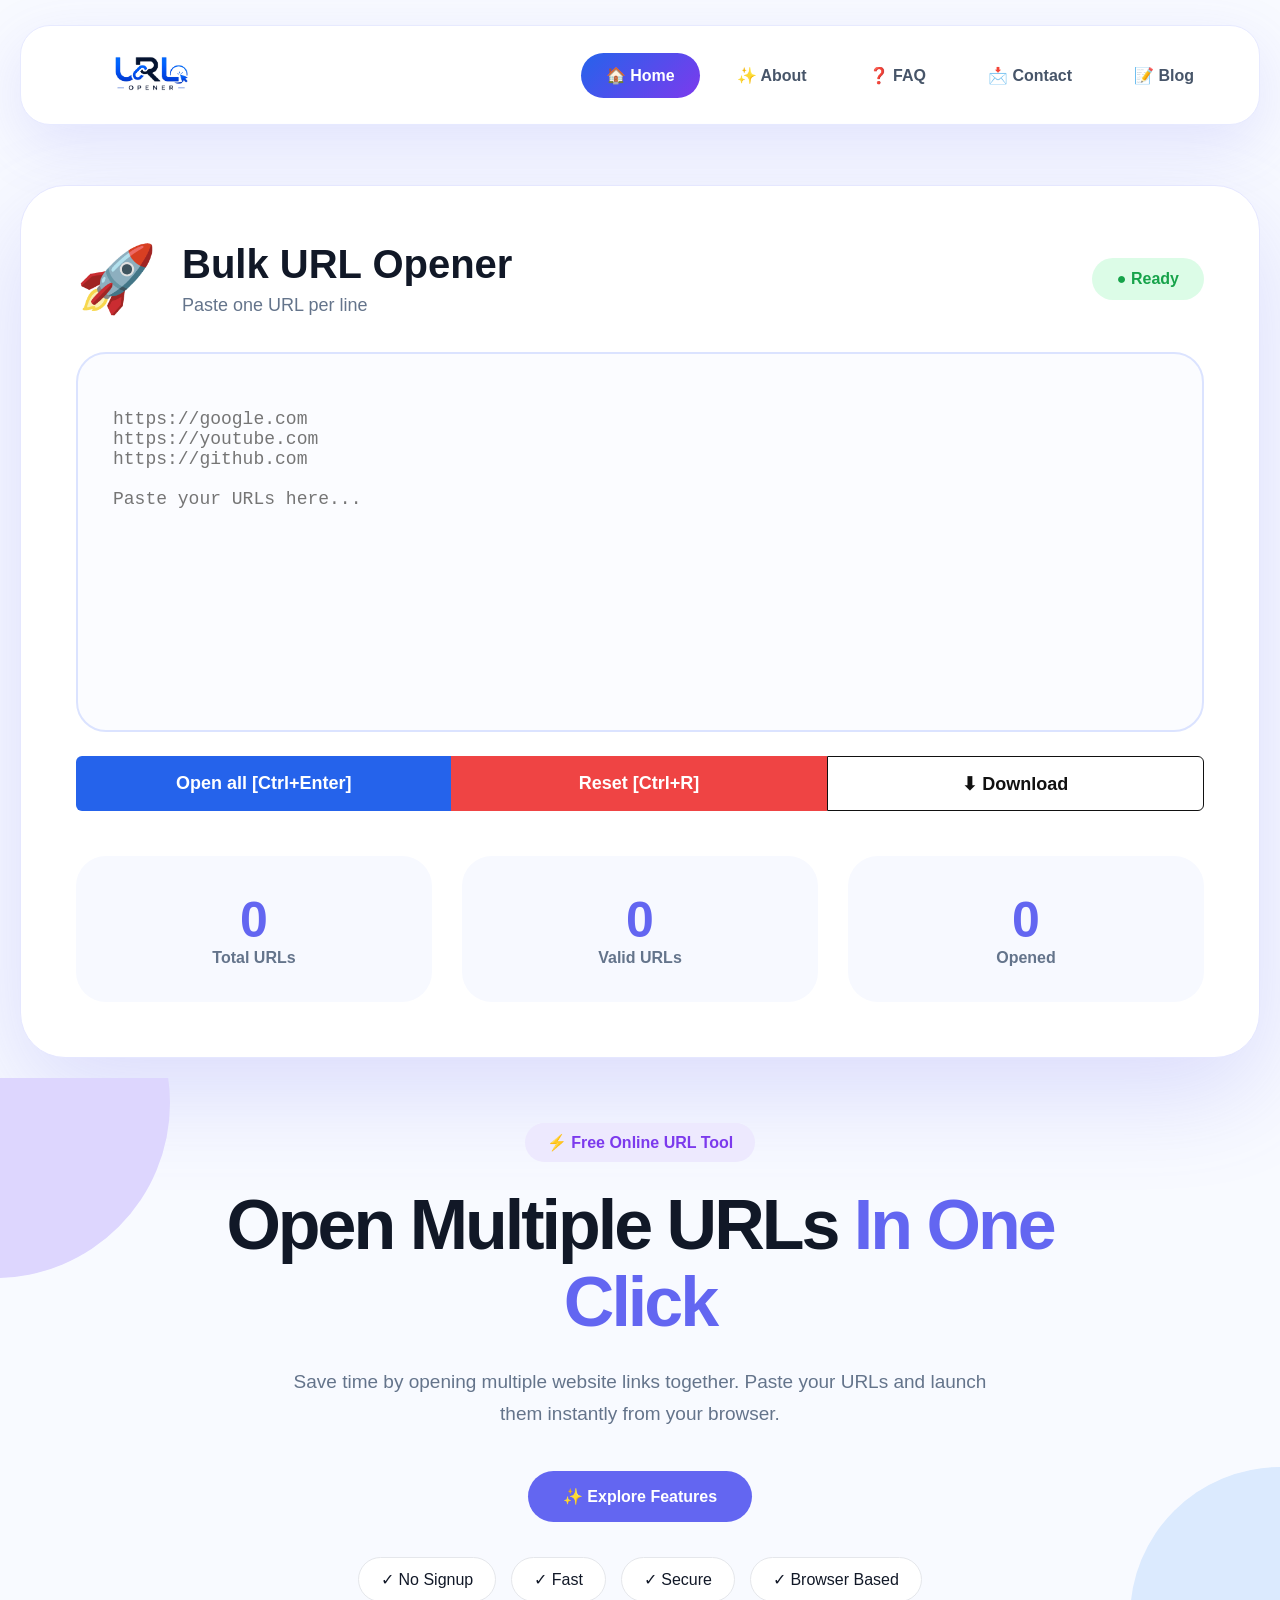
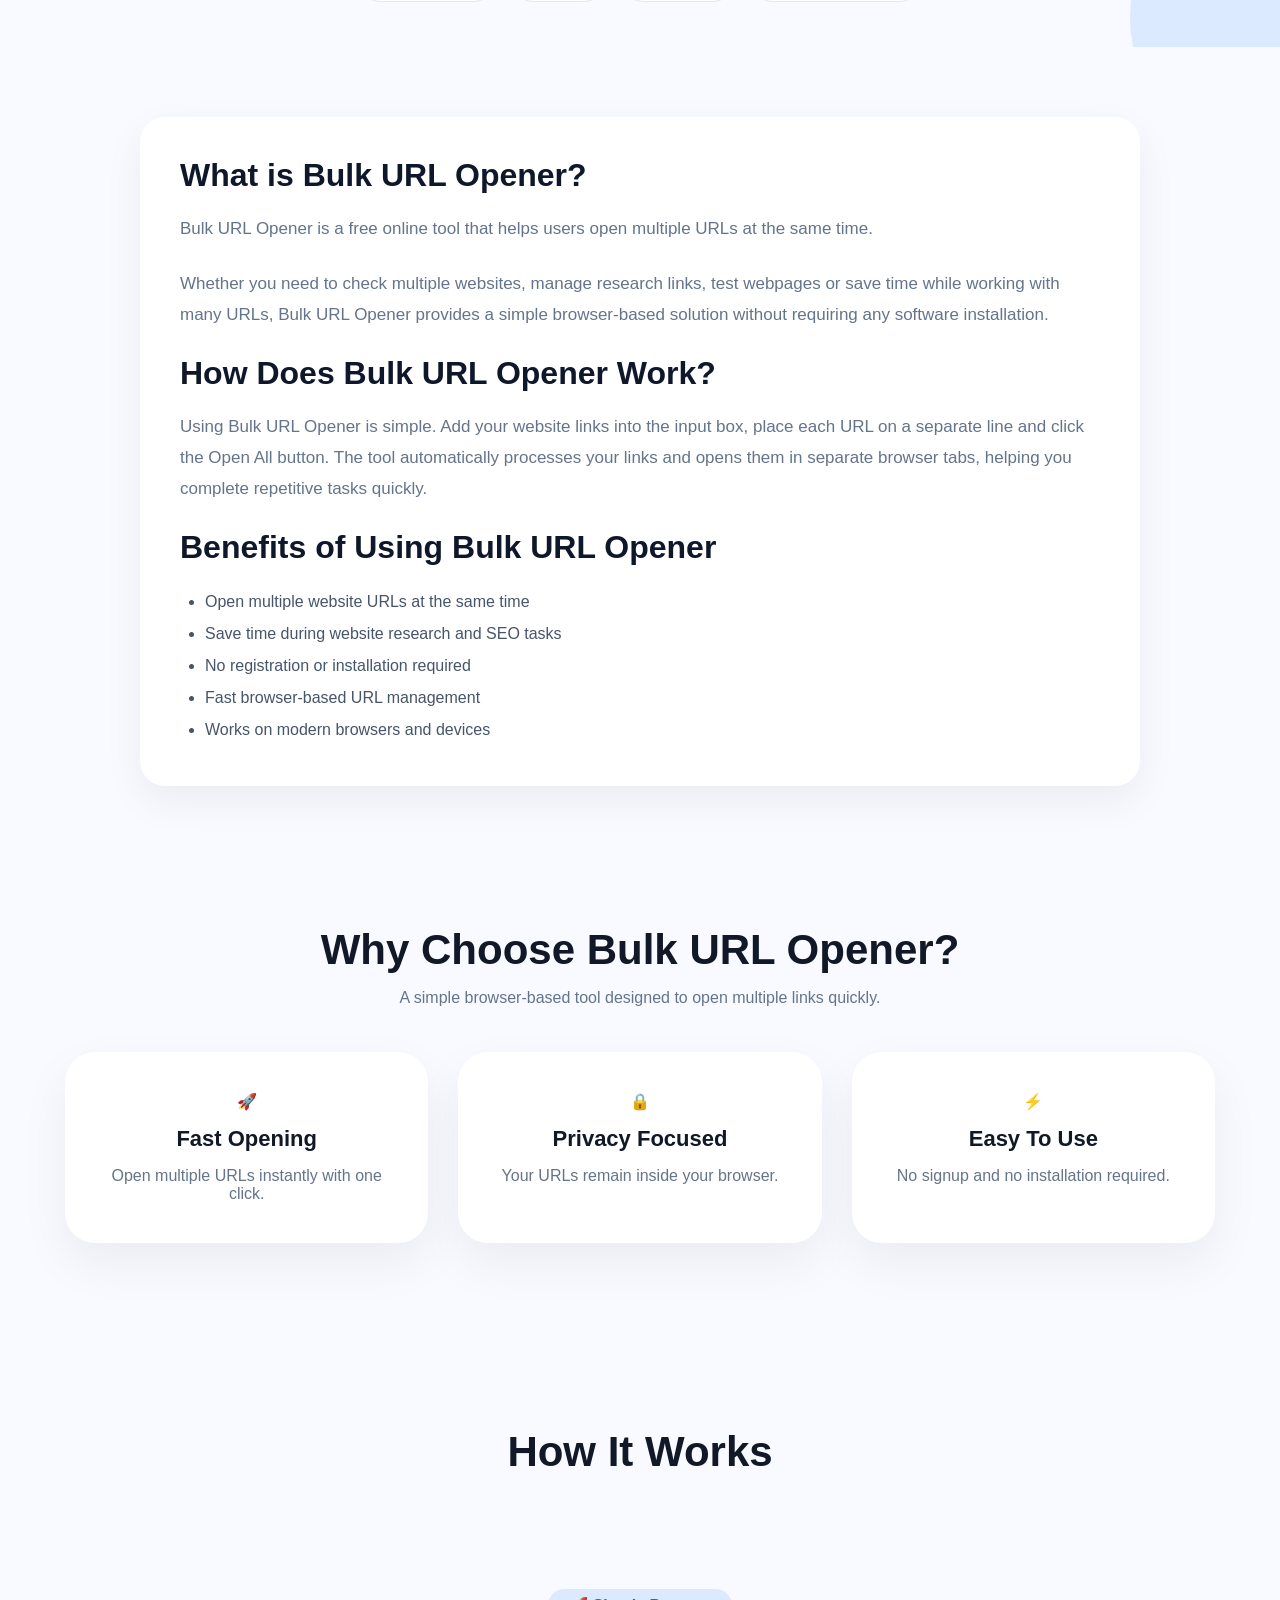
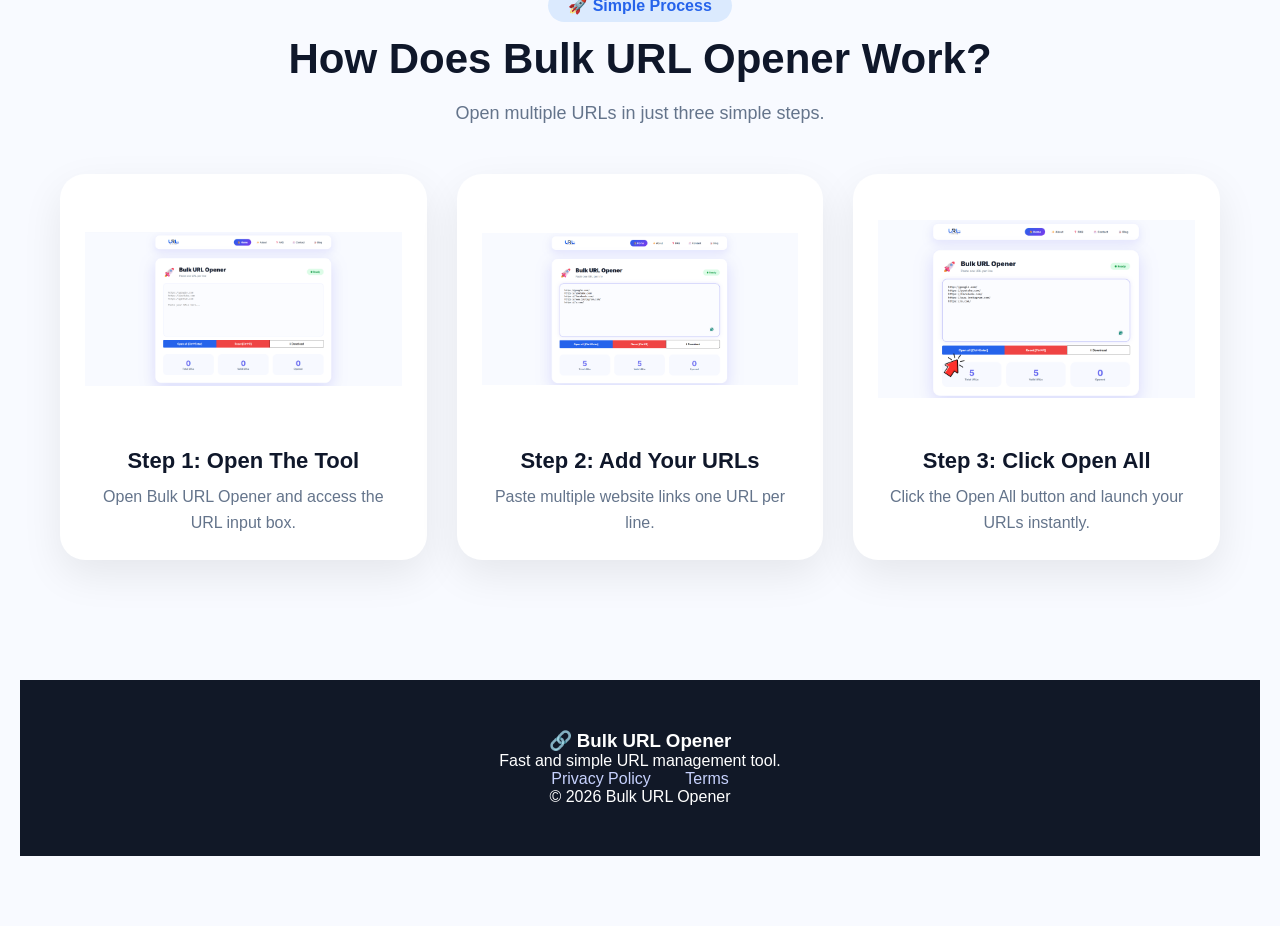
==== index.html @ aa1aabcb "Add files via upload" ====
<!DOCTYPE html>
<html lang="en">

<head>

  <meta charset="UTF-8" />

  <script async
  src="https://pagead2.googlesyndication.com/pagead/js/adsbygoogle.js?client=ca-pub-3122669756401253"
  crossorigin="anonymous"></script>

</head>

<meta charset="UTF-8">

<meta name="viewport" content="width=device-width, initial-scale=1.0">


<title>
Bulk URL Opener Tool | Open Multiple Links at Once 
</title>


<meta name="description" content="Use our free Bulk URL Opener tool to open multiple links instantly. Save time by opening URLs in multiple tabs with one click. No signup required.">

<!-- Open Graph Tags -->

<meta property="og:title" content="Bulk URL Opener | Open Multiple URLs Instantly">

<meta property="og:description" content="Open multiple URLs instantly with our free online Bulk URL Opener tool. Save time by opening multiple links together with one click.">

<meta property="og:url" content="https://urlopener.site/">

<meta property="og:type" content="website">

<meta property="og:image" content="https://urlopener.site/favicon.png.png">



<!-- Twitter Card -->

<meta name="twitter:card" content="summary_large_image">

<meta name="twitter:title" content="Bulk URL Opener | Open Multiple URLs Instantly">

<meta name="twitter:description" content="Open multiple website URLs quickly with our free browser-based URL opener tool.">

<meta name="twitter:image" content="https://urlopener.site/favicon.png.png">

<link rel="icon" type="image/png" href="favicon.png.png">

<link rel="canonical" href="https://urlopener.site/">

<!-- Website Schema -->

<script type="application/ld+json">

{
  "@context": "https://schema.org",
  "@type": "SoftwareApplication",
  "name": "Bulk URL Opener",
  "url": "https://urlopener.site/",
  "description": "Bulk URL Opener is a free online tool that helps users open multiple URLs instantly in their browser.",
  "applicationCategory": "UtilityApplication",
  "operatingSystem": "Web Browser",

   "creator": {
    "@type": "Person",
    "name": "Alice Bhati"
  },

  "author": {
    "@type": "Person",
    "name": "Alice Bhati"
  },

  "offers": {
    "@type": "Offer",
    "price": "0",
    "priceCurrency": "USD"
  }


</script>



<!-- Organization Schema -->

<script type="application/ld+json">

{
  "@context": "https://schema.org",
  "@type": "Organization",
  "name": "Bulk URL Opener",
  "url": "https://urlopener.site/",
  "logo": "https://urlopener.site/favicon.png.png",
  "email": "info.idealkhan@gmail.com"
}

</script>

<script type="application/ld+json">

{
"@context":"https://schema.org",
"@type":"FAQPage",
"mainEntity":[
{
"@type":"Question",
"name":"What is Bulk URL Opener?",
"acceptedAnswer":{
"@type":"Answer",
"text":"Bulk URL Opener is a free online tool that helps users open multiple URLs at once in their browser."
}
},
{
"@type":"Question",
"name":"Is Bulk URL Opener free to use?",
"acceptedAnswer":{
"@type":"Answer",
"text":"Yes, Bulk URL Opener is free to use without registration."
}
},
{
"@type":"Question",
"name":"Are my URLs stored?",
"acceptedAnswer":{
"@type":"Answer",
"text":"No, URLs are processed directly in your browser and are not stored."
}
}
]
}

</script>


<link rel="stylesheet" href="style.css">

<script type="application/ld+json">

{
"@context":"https://schema.org",
"@type":"FAQPage",
"mainEntity":[
{
"@type":"Question",
"name":"What is Bulk URL Opener?",
"acceptedAnswer":{
"@type":"Answer",
"text":"Bulk URL Opener is a free online tool that helps users open multiple URLs at once in their browser."
}
},
{
"@type":"Question",
"name":"Is Bulk URL Opener free to use?",
"acceptedAnswer":{
"@type":"Answer",
"text":"Yes, Bulk URL Opener is completely free to use without registration."
}
},
{
"@type":"Question",
"name":"Are my URLs stored?",
"acceptedAnswer":{
"@type":"Answer",
"text":"No, URLs are processed directly in your browser and are not stored."
}
}
]
}

</script>

</head>


<body>


<!-- HEADER -->

<header class="header">


<div class="header-box">


<a href="index.html" class="logo">

<img src="logo.png.png"
alt="Bulk URL Opener Logo">

</a>



<nav>


<a class="active" href="index.html">
🏠 Home
</a>


<a href="about.html">
✨ About
</a>

<a href="faq.html">
❓ FAQ
</a>

<a href="contact.html">
📩 Contact
</a>


<a href="blog.html">
📝 Blog
</a>



</nav>



</div>


</header>







<!-- TOOL FIRST -->


<section class="tool-section">


<div class="tool-card">



<div class="tool-heading">


<div class="tool-title">


<span>
🚀
</span>


<div>

<h2>
Bulk URL Opener
</h2>


<p>
Paste one URL per line
</p>


</div>


</div>



<div class="ready">

● Ready

</div>



</div>







<textarea id="urlTextarea"
placeholder="
https://google.com
https://youtube.com
https://github.com

Paste your URLs here..."></textarea>







<div class="buttons">

<button id="openBtn">
Open all 
<span>[Ctrl+Enter]</span>
</button>


<button id="clearBtn">
Reset
<span>[Ctrl+R]</span>
</button>


</div>








<div class="stats">


<div>

<strong id="totalCount">
0
</strong>

<span>
Total URLs
</span>


</div>




<div>

<strong id="validCount">
0
</strong>

<span>
Valid URLs
</span>


</div>




<div>

<strong id="openedCount">
0
</strong>

<span>
Opened
</span>


</div>



</div>




</div>


</section>










<!-- HERO -->


<section class="hero">


<div class="circle one"></div>

<div class="circle two"></div>



<div class="hero-content">


<span class="badge">

⚡ Free Online URL Tool

</span>



<h1>

Open Multiple URLs

<span>
In One Click
</span>

</h1>



<p>

Save time by opening multiple website links together.
Paste your URLs and launch them instantly from your browser.

</p>




<div class="hero-buttons">


<a href="#features" class="primary">

✨ Explore Features

</a>


</div>




<div class="trust">


<span>
✓ No Signup
</span>


<span>
✓ Fast
</span>


<span>
✓ Secure
</span>


<span>
✓ Browser Based
</span>


</div>



</div>


</section>




<!-- SEO CONTENT SECTION -->

<section class="seo-content">


<h2>
What is Bulk URL Opener?
</h2>

<p>
Bulk URL Opener is a free online tool that helps users open multiple URLs at the same time.
</p>





<p>
Whether you need to check multiple websites, manage research links, test webpages or save time while working with many URLs, Bulk URL Opener provides a simple browser-based solution without requiring any software installation.
</p>



<h2>
How Does Bulk URL Opener Work?
</h2>


<p>
Using Bulk URL Opener is simple. Add your website links into the input box, place each URL on a separate line and click the Open All button. The tool automatically processes your links and opens them in separate browser tabs, helping you complete repetitive tasks quickly.
</p>



<h2>
Benefits of Using Bulk URL Opener
</h2>


<ul>

<li>
Open multiple website URLs at the same time
</li>

<li>
Save time during website research and SEO tasks
</li>

<li>
No registration or installation required
</li>

<li>
Fast browser-based URL management
</li>

<li>
Works on modern browsers and devices
</li>

</ul>



</section>




<!-- FEATURES -->


<section class="features" id="features">


<h2>
Why Choose Bulk URL Opener?
</h2>



<p>
A simple browser-based tool designed to open multiple links quickly.
</p>




<div class="feature-grid">



<div>

🚀

<h3>
Fast Opening
</h3>


<p>
Open multiple URLs instantly with one click.
</p>


</div>




<div>

🔒

<h3>
Privacy Focused
</h3>


<p>
Your URLs remain inside your browser.
</p>


</div>




<div>

⚡

<h3>
Easy To Use
</h3>


<p>
No signup and no installation required.
</p>


</div>



</div>



</section>









<!-- HOW IT WORKS -->


<section class="steps">


<h2>
How It Works
</h2>

<section class="how-work">


<div class="work-title">

<span>
🚀 Simple Process
</span>

<h2>
How Does Bulk URL Opener Work?
</h2>

<p>
Open multiple URLs in just three simple steps.
</p>

</div>



<div class="work-grid">



<div class="work-card">


<img src="step1.png" 
alt="Open Bulk URL Opener tool">


<h3>
Step 1: Open The Tool
</h3>


<p>
Open Bulk URL Opener and access the URL input box.
</p>


</div>





<div class="work-card">


<img src="step2.png" 
alt="Add multiple URLs in Bulk URL Opener">


<h3>
Step 2: Add Your URLs
</h3>


<p>
Paste multiple website links one URL per line.
</p>


</div>





<div class="work-card">


<img src="step3.png.png" 
alt="Click open button to open URLs">


<h3>
Step 3: Click Open All
</h3>


<p>
Click the Open All button and launch your URLs instantly.
</p>


</div>



</div>


</section>









<!-- FOOTER -->


<footer>


<h3>
🔗 Bulk URL Opener
</h3>


<p>
Fast and simple URL management tool.
</p>



<div>

<a href="privacy.html">
Privacy Policy
</a>


<a href="terms.html">
Terms
</a>


</div>



<p>
© 2026 Bulk URL Opener
</p>


</footer>





<script src="script.js"></script>


</body>


</html>
---- style.css ----
/* =========================
 RESET
========================= */

*{
    margin:0;
    padding:0;
    box-sizing:border-box;
}


body{

    font-family:Inter,Arial,sans-serif;

    background:#f7f9ff;

    color:#111827;

    overflow-x:hidden;

}


a{

    text-decoration:none;

}



/* =========================
 HEADER
========================= */


.header{

    padding:25px 20px;

}



.header-box{


    max-width:1250px;

    height:100px;

    margin:auto;


    background:#ffffff;


    border-radius:30px;


    padding:0 40px;


    display:flex;

    align-items:center;

    justify-content:space-between;



    border:1px solid #e7eaff;


    box-shadow:

    0 20px 60px rgba(99,102,241,.15);



    animation:headerAnim .8s ease;


}





.logo img{


    width:180px;


    height:75px;


    object-fit:contain;


    transition:.4s;


}


.logo img:hover{


    transform:scale(1.08);


}







nav{


    display:flex;


    gap:12px;


}




nav a{


    padding:13px 25px;


    border-radius:50px;


    font-size:16px;


    font-weight:700;


    color:#475569;


    transition:.3s;


}




nav a:hover{


    background:#eef2ff;


    color:#6366f1;


}





nav .active{


    background:

    linear-gradient(
    135deg,
    #2563eb,
    #7c3aed
    );


    color:white;


}









/* =========================
 TOOL SECTION
========================= */


.tool-section{


    padding:35px 20px 20px;


}



.tool-card{


    max-width:1250px;


    margin:auto;


    background:white;


    border-radius:45px;


    padding:55px;


    border:1px solid #e5e7ff;



    box-shadow:

    0 35px 100px rgba(99,102,241,.20);



    animation:toolShow 1s ease;


}





.tool-heading{


    display:flex;


    align-items:center;


    justify-content:space-between;


    margin-bottom:35px;


}





.tool-title{


    display:flex;


    align-items:center;


    gap:25px;


}




.tool-title span{


    font-size:65px;


}





.tool-title h2{


    font-size:40px;


    font-weight:900;


}





.tool-title p{


    margin-top:8px;


    color:#64748b;


    font-size:18px;


}





.ready{


    background:#dcfce7;


    color:#16a34a;


    padding:12px 25px;


    border-radius:50px;


    font-weight:800;


}






textarea{


    width:100%;


    height:380px;


    resize:none;


    border-radius:30px;


    border:2px solid #dbe3ff;


    outline:none;


    padding:35px;


    font-size:18px;


    background:#fbfcff;


    transition:.3s;


}





textarea:focus{


    border-color:#6366f1;


    box-shadow:

    0 0 25px rgba(99,102,241,.15);


}







.tool-buttons{


    display:flex;


    gap:20px;


    margin-top:30px;


}





.tool-buttons button{


    border:none;


    padding:18px 45px;


    border-radius:50px;


    font-size:17px;


    font-weight:800;


    cursor:pointer;


    color:white;


    transition:.3s;


}





#openAllBtn{


    background:

    linear-gradient(
    135deg,
    #2563eb,
    #8b5cf6
    );


}





#clearBtn{


    background:#ef4444;


}





.tool-buttons button:hover{


    transform:translateY(-5px);


}







.stats{


    margin-top:45px;


    display:grid;


    grid-template-columns:repeat(3,1fr);


    gap:30px;


}




.stats div{


    background:#f7f9ff;


    padding:35px;


    text-align:center;


    border-radius:30px;


}





.stats strong{


    display:block;


    font-size:50px;


    color:#6366f1;


}




.stats span{


    color:#64748b;


    font-weight:700;


}










/* =========================
 HERO
========================= */


.hero{


    position:relative;


    padding:45px 20px;


    overflow:hidden;


}



.hero-content{


    max-width:850px;


    text-align:center;


    margin:auto;


    animation:fadeUp .8s ease;


}



.badge{


    display:inline-block;


    padding:10px 25px;


    border-radius:50px;


    background:#ede9fe;


    color:#7c3aed;


    font-weight:800;


}




.hero h1{


    margin-top:25px;


    font-size:70px;


    line-height:1.1;


    letter-spacing:-3px;


}



.hero h1 span{


    color:#6366f1;


}




.hero p{


    margin:25px auto;


    max-width:700px;


    font-size:19px;


    color:#64748b;


    line-height:1.7;


}





.hero-buttons a{


    display:inline-block;


    margin-top:15px;


    padding:16px 35px;


    background:#6366f1;


    color:white;


    border-radius:50px;


    font-weight:800;


}





.trust{


    margin-top:35px;


    display:flex;


    justify-content:center;


    flex-wrap:wrap;


    gap:15px;


}



.trust span{


    background:white;


    border:1px solid #e5e7eb;


    padding:12px 22px;


    border-radius:50px;


}







.circle{


    position:absolute;


    border-radius:50%;


    animation:float 5s infinite alternate;


}



.circle.one{


    width:350px;


    height:350px;


    background:#ddd6fe;


    left:-180px;


    top:-150px;


}




.circle.two{


    width:300px;


    height:300px;


    background:#dbeafe;


    right:-150px;


    bottom:-120px;


}










/* =========================
 FEATURES
========================= */


.features,
.steps{


    padding:70px 20px;


    text-align:center;


}



.features h2,
.steps h2{


    font-size:42px;


}





.features>p{


    margin-top:15px;


    color:#64748b;


}




.feature-grid,
.step-grid{


    max-width:1150px;


    margin:45px auto;


    display:grid;


    grid-template-columns:repeat(3,1fr);


    gap:30px;


}





.feature-grid div,
.step-grid div{


    background:white;


    padding:40px 30px;


    border-radius:30px;


    box-shadow:

    0 20px 50px rgba(0,0,0,.06);


    transition:.4s;


}




.feature-grid div:hover,
.step-grid div:hover{


    transform:translateY(-10px);


}







.feature-grid h3,
.step-grid h3{


    margin:15px 0;


    font-size:22px;


}






.feature-grid p,
.step-grid p{


    color:#64748b;


}








/* =========================
 FOOTER
========================= */


footer{


    background:#111827;


    color:white;


    text-align:center;


    padding:50px 20px;


}



footer a{


    color:#c7d2fe;


    margin:15px;


}









/* =========================
 ANIMATION
========================= */


@keyframes headerAnim{


from{

opacity:0;

transform:translateY(-40px);

}


to{

opacity:1;

transform:translateY(0);

}

}



@keyframes toolShow{


from{

opacity:0;

transform:translateY(60px);

}


to{

opacity:1;

transform:translateY(0);

}

}



@keyframes fadeUp{


from{

opacity:0;

transform:translateY(40px);

}


to{

opacity:1;

transform:translateY(0);

}

}



@keyframes float{


from{

transform:translateY(0);

}


to{

transform:translateY(40px);

}

}








/* =========================
 MOBILE
========================= */


@media(max-width:768px){



.header-box{


height:auto;


flex-direction:column;


gap:20px;


padding:25px;


}



.logo img{

width:150px;

}



nav{

flex-wrap:wrap;

justify-content:center;

}



.tool-card{


padding:25px;


}



.tool-heading{


flex-direction:column;


gap:20px;


}



.tool-title h2{


font-size:28px;


}



textarea{


height:250px;


}



.stats,
.feature-grid,
.step-grid{


grid-template-columns:1fr;


}



.hero h1{


font-size:42px;


}


}

/* =========================
 CONTACT PAGE
========================= */


.contact-hero{


text-align:center;


padding:60px 20px 30px;


}



.contact-hero h1{


font-size:60px;


margin:25px 0;


}



.contact-hero h1 span{


color:#6366f1;


}



.contact-hero p{


font-size:18px;


color:#64748b;


max-width:650px;


margin:auto;


line-height:1.7;


}







.contact-section{


padding:40px 20px 80px;


}




.contact-container{


max-width:1000px;


margin:auto;


background:white;


border-radius:40px;


padding:45px;


display:grid;


grid-template-columns:1fr 1fr;


gap:35px;


box-shadow:

0 35px 90px rgba(99,102,241,.18);


border:1px solid #eef2ff;


animation:toolShow .8s ease;


}








.contact-card{


display:flex;


gap:20px;


align-items:flex-start;


padding:25px;


border-radius:25px;


border:1px solid #e5e7eb;


margin-bottom:18px;


transition:.3s;


}




.contact-card:hover{


transform:translateY(-5px);


box-shadow:

0 15px 35px rgba(99,102,241,.12);


}



.contact-icon{


font-size:28px;


}





.contact-card h3{


font-size:20px;


margin-bottom:8px;


}




.contact-card p{


color:#64748b;


line-height:1.6;


}



.contact-card a{


color:#7c3aed;


font-weight:800;


font-size:17px;


}









.contact-form{


display:flex;


flex-direction:column;


}





.contact-form label{


font-weight:700;


margin-bottom:8px;


color:#475569;


}





.contact-form input,
.contact-form textarea{


width:100%;


padding:18px;


border-radius:20px;


border:1px solid #dbe3ff;


background:#fbfcff;


font-size:16px;


margin-bottom:20px;


outline:none;


}



.contact-form textarea{


height:160px;


resize:none;


}




.contact-form input:focus,
.contact-form textarea:focus{


border-color:#6366f1;


box-shadow:

0 0 20px rgba(99,102,241,.15);


}





.contact-form button{


padding:18px;


border:none;


border-radius:50px;


background:

linear-gradient(
135deg,
#6366f1,
#8b5cf6
);


color:white;


font-size:18px;


font-weight:800;


cursor:pointer;


box-shadow:

0 15px 35px rgba(99,102,241,.35);


transition:.3s;


}



.contact-form button:hover{


transform:translateY(-5px);


}

/* =========================
 BLOG PAGE
========================= */


.blog-hero{

text-align:center;

padding:70px 20px 40px;

}


.blog-hero h1{


font-size:60px;


margin:25px 0;


}



.blog-hero h1 span{


color:#6366f1;


}



.blog-hero p{


max-width:650px;


margin:auto;


font-size:18px;


color:#64748b;


line-height:1.7;


}





.blog-section{


padding:30px 20px 70px;


}




.blog-container{


max-width:1100px;


margin:auto;


background:white;


border-radius:40px;


padding:70px 40px;


box-shadow:

0 30px 80px rgba(99,102,241,.15);


border:1px solid #eef2ff;


}



.empty-blog{


text-align:center;


}



.blog-icon{


font-size:70px;


margin-bottom:25px;


}



.empty-blog h2{


font-size:38px;


margin-bottom:15px;


}



.empty-blog p{


max-width:500px;


margin:auto;


color:#64748b;


line-height:1.7;


}





.categories{


display:flex;


justify-content:center;


gap:15px;


flex-wrap:wrap;


margin-top:30px;


}



.categories span{


background:#f0ebff;


color:#7c3aed;


padding:12px 25px;


border-radius:50px;


font-weight:700;


}







.future-blog{


padding:40px 20px 80px;


text-align:center;


}



.future-blog h2{


font-size:42px;


}




.blog-grid{


max-width:1100px;


margin:40px auto;


display:grid;


grid-template-columns:repeat(3,1fr);


gap:25px;


}





@media(max-width:768px){


.blog-hero h1{


font-size:42px;


}



.blog-grid{


grid-template-columns:1fr;


}


}





@media(max-width:768px){


.contact-container{


grid-template-columns:1fr;


padding:25px;


}



.contact-hero h1{


font-size:42px;


}


}

/* =========================
 PRIVACY PAGE DESIGN
========================= */


body{

margin:0;

font-family:
"Inter",
Arial,
sans-serif;

background:#f8faff;

color:#111827;

}




.legal-hero{

text-align:center;

padding:80px 20px 50px;

}




.badge{

display:inline-block;

background:#ede9fe;

color:#7c3aed;

padding:10px 22px;

border-radius:50px;

font-weight:700;

}



.legal-hero h1{


font-size:60px;

margin:25px 0;

font-weight:800;


}



.legal-hero h1 span{

color:#6366f1;

}



.legal-hero p{

max-width:700px;

margin:auto;

font-size:18px;

line-height:1.7;

color:#64748b;

}







.legal-section{


padding:20px;

}



.legal-box{


max-width:1000px;

margin:auto;


background:white;


padding:55px;


border-radius:35px;


box-shadow:

0 25px 70px rgba(99,102,241,.15);


border:1px solid #eef2ff;


}



.legal-box h2{


font-size:28px;


margin-top:35px;


margin-bottom:12px;


color:#111827;


}



.legal-box p{


font-size:17px;


line-height:1.8;


color:#475569;


}



.legal-box ul{


padding-left:25px;


color:#475569;


line-height:1.8;


}



.legal-box a{


color:#6366f1;

font-weight:700;

}




@media(max-width:768px){


.legal-hero h1{

font-size:40px;

}



.legal-box{

padding:25px;

}


}   

/* =========================
 CUSTOM 404 PAGE
========================= */


.error-section{


min-height:65vh;


display:flex;


justify-content:center;


align-items:center;


padding:50px 20px;


}



.error-box{


background:white;


max-width:650px;


width:100%;


padding:60px 40px;


text-align:center;


border-radius:40px;


box-shadow:

0 35px 90px rgba(99,102,241,.18);


border:1px solid #eef2ff;


animation:errorShow .8s ease;


}





.error-number{


font-size:130px;


font-weight:900;


background:

linear-gradient(
135deg,
#2563eb,
#8b5cf6
);


-webkit-background-clip:text;


color:transparent;


animation:

float404 3s infinite;


}





.error-box h1{


font-size:38px;


margin-bottom:15px;


}





.error-box p{


font-size:18px;


color:#64748b;


line-height:1.7;


margin-bottom:35px;


}





.error-buttons{


display:flex;


justify-content:center;


gap:20px;


flex-wrap:wrap;


}



.error-buttons a{


text-decoration:none;


padding:16px 30px;


border-radius:50px;


font-weight:800;


background:

linear-gradient(
135deg,
#6366f1,
#8b5cf6
);


color:white;


box-shadow:

0 15px 35px rgba(99,102,241,.3);


transition:.3s;


}





.error-buttons a:hover{


transform:translateY(-5px);


}





@keyframes float404{


0%,100%{

transform:translateY(0);

}


50%{

transform:translateY(-15px);

}


}





@keyframes errorShow{


from{

opacity:0;

transform:translateY(40px);

}


to{

opacity:1;

transform:translateY(0);

}


}






@media(max-width:768px){


.error-number{

font-size:90px;

}



.error-box h1{

font-size:30px;

}



}

/* =========================
 PREMIUM ABOUT PAGE
========================= */


/* HERO */

.about-hero{


position:relative;


text-align:center;


padding:90px 20px 70px;


overflow:hidden;


}



.about-hero h1{


font-size:65px;


line-height:1.15;


margin:25px auto;


max-width:900px;


font-weight:900;


letter-spacing:-2px;


}



.about-hero h1 span{


background:

linear-gradient(
135deg,
#2563eb,
#8b5cf6
);


-webkit-background-clip:text;


color:transparent;


}



.about-hero p{


max-width:700px;


margin:25px auto 35px;


font-size:19px;


color:#64748b;


line-height:1.7;


}





.primary-btn{


display:inline-block;


padding:16px 35px;


border-radius:50px;


background:

linear-gradient(
135deg,
#2563eb,
#8b5cf6
);


color:white;


font-weight:800;


box-shadow:

0 15px 35px rgba(99,102,241,.35);


transition:.3s;


}



.primary-btn:hover{


transform:translateY(-5px);


}






.about-shape{


position:absolute;


border-radius:50%;


animation:aboutFloat 6s infinite alternate;


}



.about-shape.one{


width:350px;


height:350px;


background:#ddd6fe;


left:-150px;


top:-120px;


}




.about-shape.two{


width:300px;


height:300px;


background:#dbeafe;


right:-120px;


bottom:-100px;


}









/* STORY SECTION */


.about-section{


padding:70px 20px;


}





.about-container{


max-width:1150px;


margin:auto;


display:grid;


grid-template-columns:1fr 1fr;


gap:50px;


align-items:center;


}





.small-title{


color:#6366f1;


font-weight:800;


}





.about-text h2{


font-size:42px;


margin:20px 0;


}



.about-text p{


color:#64748b;


font-size:17px;


line-height:1.8;


margin-bottom:18px;


}





.about-image{


height:350px;


display:flex;


align-items:center;


justify-content:center;


background:

linear-gradient(
135deg,
#eef2ff,
#f5f3ff
);


border-radius:40px;


}





.floating-card{


background:white;


padding:45px;


border-radius:30px;


text-align:center;


font-size:25px;


font-weight:800;


box-shadow:

0 25px 60px rgba(99,102,241,.18);


animation:floatingCard 4s infinite;


}








/* PROBLEM SOLUTION */


.problem-section{


padding:40px 20px 80px;


}





.problem-grid{


max-width:1000px;


margin:auto;


display:grid;


grid-template-columns:1fr 1fr;


gap:30px;


}





.problem-card,
.solution-card{


background:white;


padding:40px;


border-radius:30px;


box-shadow:

0 20px 50px rgba(0,0,0,.06);


transition:.3s;


}





.problem-card:hover,
.solution-card:hover{


transform:translateY(-8px);


}





.problem-card h3,
.solution-card h3{


font-size:25px;


margin-bottom:15px;


}





.problem-card p,
.solution-card p{


color:#64748b;


line-height:1.7;


}









/* WHY SECTION */


.why-section{


padding:70px 20px;


text-align:center;


}





.why-section h2,
.users-section h2{


font-size:42px;


margin-bottom:45px;


}







.feature-card{


background:white;


padding:40px 30px;


border-radius:30px;


border:1px solid #eef2ff;


box-shadow:

0 20px 50px rgba(99,102,241,.10);


transition:.35s;


}



.feature-card:hover{


transform:translateY(-10px);


}



.feature-card div{


font-size:45px;


margin-bottom:15px;


}







/* USERS */


.users-section{


padding:70px 20px;


text-align:center;


}





.user-grid{


max-width:1100px;


margin:auto;


display:grid;


grid-template-columns:repeat(3,1fr);


gap:25px;


}





.user-grid div{


background:white;


padding:35px;


border-radius:30px;


box-shadow:

0 20px 45px rgba(0,0,0,.06);


transition:.3s;


}




.user-grid div:hover{


transform:translateY(-8px);


}




.user-grid h3{


margin:15px 0;


}




.user-grid p{


color:#64748b;


}









/* TRUST BOX */


.trust-box{


max-width:1000px;


margin:40px auto;


padding:50px;


background:

linear-gradient(
135deg,
#eef2ff,
#f5f3ff
);


border-radius:35px;


text-align:center;


}



.trust-box h2{


font-size:36px;


margin-bottom:15px;


}



.trust-box p{


font-size:18px;


color:#475569;


line-height:1.7;


}








/* CTA */


.cta-section{


margin:80px 20px;


padding:60px 30px;


background:

linear-gradient(
135deg,
#2563eb,
#8b5cf6
);


border-radius:40px;


text-align:center;


color:white;


}





.cta-section h2{


font-size:42px;


margin-bottom:15px;


}




.cta-section p{


font-size:18px;


margin-bottom:30px;


}





.cta-section a{


display:inline-block;


background:white;


color:#6366f1;


padding:16px 35px;


border-radius:50px;


font-weight:800;


}









/* ANIMATION */


@keyframes aboutFloat{


from{

transform:translateY(0);

}


to{

transform:translateY(40px);

}


}



@keyframes floatingCard{


0%,100%{

transform:translateY(0);

}


50%{

transform:translateY(-15px);

}


}







/* MOBILE */


@media(max-width:768px){


.about-hero h1{

font-size:42px;

}



.about-container,
.problem-grid,
.user-grid{


grid-template-columns:1fr;


}



.about-image{


height:280px;


}



.why-section h2,
.users-section h2,
.cta-section h2{


font-size:32px;


}



}

/* =========================
 PREMIUM CONTACT PAGE
========================= */


.contact-hero{

position:relative;

text-align:center;

padding:90px 20px 60px;

overflow:hidden;

}



.contact-hero h1{

font-size:65px;

margin:25px 0;

font-weight:900;

}



.contact-hero h1 span{

background:linear-gradient(
135deg,
#2563eb,
#8b5cf6
);

-webkit-background-clip:text;

color:transparent;

}



.contact-hero p{

max-width:700px;

margin:auto;

font-size:19px;

color:#64748b;

line-height:1.7;

}






.contact-main{

padding:50px 20px 80px;

}




.contact-wrapper{

max-width:1150px;

margin:auto;

display:grid;

grid-template-columns:1fr 1fr;

gap:50px;

background:white;

padding:50px;

border-radius:40px;

box-shadow:

0 30px 90px rgba(99,102,241,.15);

border:1px solid #eef2ff;

}





.small-title{

color:#6366f1;

font-weight:800;

}



.contact-content h2{

font-size:42px;

margin:20px 0;

}



.contact-content>p{

color:#64748b;

line-height:1.8;

margin-bottom:30px;

}






.contact-card{

display:flex;

gap:20px;

padding:22px;

border-radius:25px;

background:#f8faff;

margin-bottom:18px;

transition:.3s;

}



.contact-card:hover{

transform:translateY(-5px);

}





.contact-icon{

font-size:35px;

}





.contact-card p{

color:#64748b;

margin-top:5px;

}








.contact-form-box{

background:#f8faff;

padding:35px;

border-radius:30px;

}




.contact-form-box h2{

font-size:30px;

}




.contact-form-box p{

color:#64748b;

margin:10px 0 25px;

}




.contact-form-box label{

display:block;

font-weight:700;

margin-bottom:8px;

}



.contact-form-box input,
.contact-form-box textarea{


width:100%;

padding:16px;

border-radius:18px;

border:1px solid #dbe3ff;

margin-bottom:18px;

font-size:16px;

outline:none;

}




.contact-form-box textarea{

height:150px;

resize:none;

}



.contact-form-box button{


width:100%;

padding:17px;

border:none;

border-radius:50px;

background:

linear-gradient(
135deg,
#2563eb,
#8b5cf6
);

color:white;

font-weight:800;

font-size:17px;

cursor:pointer;

}





.contact-benefits{

padding:70px 20px;

text-align:center;

}




.benefit-grid{

max-width:1100px;

margin:40px auto;

display:grid;

grid-template-columns:repeat(3,1fr);

gap:25px;

}



.benefit-grid div{

background:white;

padding:35px;

border-radius:30px;

box-shadow:

0 20px 50px rgba(0,0,0,.06);

transition:.3s;

}



.benefit-grid div:hover{

transform:translateY(-10px);

}





@media(max-width:768px){


.contact-wrapper{

grid-template-columns:1fr;

padding:25px;

}


.contact-hero h1{

font-size:42px;

}



.benefit-grid{

grid-template-columns:1fr;

}


}

/* =========================
   PREMIUM BLOG PAGE
========================= */


/* BLOG HERO */

.blog-hero{

position:relative;

padding:90px 20px 70px;

text-align:center;

overflow:hidden;

}




.blog-hero h1{


font-size:65px;


font-weight:900;


letter-spacing:-2px;


margin:25px auto;


max-width:900px;


}



.blog-hero h1 span{


background:

linear-gradient(
135deg,
#2563eb,
#8b5cf6
);


-webkit-background-clip:text;


color:transparent;


}




.blog-hero p{


max-width:700px;


margin:auto;


font-size:19px;


line-height:1.8;


color:#64748b;


}






/* SEARCH BOX */


.blog-search{


max-width:650px;


margin:40px auto 0;


display:flex;


background:white;


padding:8px;


border-radius:50px;


box-shadow:

0 20px 50px rgba(99,102,241,.15);


border:1px solid #eef2ff;


}



.blog-search input{


flex:1;


border:none;


outline:none;


padding:18px 25px;


font-size:16px;


border-radius:50px;


}



.blog-search button{


border:none;


padding:15px 30px;


border-radius:50px;


background:

linear-gradient(
135deg,
#2563eb,
#8b5cf6
);


color:white;


font-weight:800;


cursor:pointer;


}









/* FEATURED ARTICLE */


.featured-blog{


padding:50px 20px;


}



.featured-box{


max-width:1200px;


margin:auto;


display:grid;


grid-template-columns:1fr 350px;


gap:40px;


align-items:center;


padding:55px;


background:white;


border-radius:40px;


box-shadow:

0 30px 80px rgba(99,102,241,.15);


border:1px solid #eef2ff;


}




.featured-content span{


background:#ede9fe;


color:#7c3aed;


padding:10px 20px;


border-radius:50px;


font-weight:800;


}




.featured-content h2{


font-size:42px;


margin:25px 0;


line-height:1.3;


}





.featured-content p{


font-size:18px;


color:#64748b;


line-height:1.8;


}





.featured-content a{


display:inline-block;


margin-top:25px;


padding:15px 30px;


border-radius:50px;


background:

linear-gradient(
135deg,
#2563eb,
#8b5cf6
);


color:white;


font-weight:800;


}




.featured-image{


height:300px;


border-radius:35px;


display:flex;


justify-content:center;


align-items:center;


font-size:100px;


background:

linear-gradient(
135deg,
#eef2ff,
#f5f3ff
);


animation:blogFloat 4s infinite;


}









/* ARTICLES */


.latest-blog{


padding:80px 20px;


text-align:center;


}



.latest-blog h2,
.blog-category h2{


font-size:45px;


margin-bottom:50px;


}




.article-grid{


max-width:1150px;


margin:auto;


display:grid;


grid-template-columns:repeat(3,1fr);


gap:30px;


}





.article-card{


background:white;


padding:40px 30px;


border-radius:35px;


text-align:left;


border:1px solid #eef2ff;


box-shadow:

0 20px 50px rgba(0,0,0,.06);


transition:.35s;


}





.article-card:hover{


transform:translateY(-12px);


box-shadow:

0 30px 70px rgba(99,102,241,.18);


}





.article-icon{


font-size:45px;


margin-bottom:20px;


}




.article-card h3{


font-size:25px;


margin-bottom:15px;


}



.article-card p{


color:#64748b;


line-height:1.7;


}





.article-card a{


color:#6366f1;


font-weight:800;


display:inline-block;


margin-top:15px;


}









/* CATEGORY */


.blog-category{


padding:60px 20px;


text-align:center;


}



.category-grid{


max-width:1000px;


margin:auto;


display:grid;


grid-template-columns:repeat(3,1fr);


gap:30px;


}





.category-grid div{


background:white;


padding:40px;


border-radius:30px;


font-size:45px;


box-shadow:

0 20px 50px rgba(0,0,0,.06);


transition:.3s;


}



.category-grid div:hover{


transform:translateY(-10px);


}



.category-grid h3{


font-size:22px;


margin-top:15px;


}









/* ANIMATION */


@keyframes blogFloat{


0%,100%{


transform:translateY(0);


}


50%{


transform:translateY(-15px);


}


}









/* MOBILE */


@media(max-width:768px){



.blog-hero h1{


font-size:42px;


}




.blog-search{


flex-direction:column;


background:transparent;


box-shadow:none;


border:none;


gap:15px;


}



.blog-search input{


background:white;


}




.featured-box{


grid-template-columns:1fr;


padding:30px;


}




.featured-content h2{


font-size:32px;


}



.article-grid,
.category-grid{


grid-template-columns:1fr;


}



.latest-blog h2,
.blog-category h2{


font-size:32px;


}



}

/* =========================
 TERMS & LEGAL PAGE
========================= */


.legal-hero{

padding:90px 20px 60px;

text-align:center;

}



.legal-hero h1{

font-size:60px;

font-weight:900;

margin:25px 0;

}



.legal-hero h1 span{

background:

linear-gradient(
135deg,
#2563eb,
#8b5cf6
);

-webkit-background-clip:text;

color:transparent;

}



.legal-hero p{

max-width:700px;

margin:auto;

font-size:18px;

color:#64748b;

line-height:1.7;

}





.legal-content{

padding:40px 20px 80px;

}





.legal-box{

max-width:950px;

margin:auto;


background:white;


padding:55px;


border-radius:40px;


box-shadow:

0 30px 80px rgba(99,102,241,.15);


border:1px solid #eef2ff;


}



.update{

color:#6366f1;

font-weight:800;

}





.legal-box h2{


font-size:28px;


margin-top:35px;


margin-bottom:12px;


}



.legal-box p{


font-size:17px;


line-height:1.8;


color:#64748b;


}




.legal-box ul{


color:#64748b;


line-height:2;


padding-left:25px;


}



.legal-btn{


display:inline-block;


margin-top:30px;


padding:15px 35px;


border-radius:50px;


background:

linear-gradient(
135deg,
#2563eb,
#8b5cf6
);


color:white;


font-weight:800;


}




@media(max-width:768px){


.legal-hero h1{

font-size:40px;

}



.legal-box{

padding:30px;

}



.legal-box h2{

font-size:23px;

}



}

/* =========================
 PREMIUM PRIVACY PAGE
========================= */


.privacy-hero{

padding:90px 20px 60px;

text-align:center;

}



.privacy-hero h1{

font-size:60px;

font-weight:900;

margin:25px 0;

}



.privacy-hero h1 span{

background:

linear-gradient(
135deg,
#2563eb,
#8b5cf6
);

-webkit-background-clip:text;

color:transparent;

}



.privacy-hero p{

max-width:700px;

margin:auto;

font-size:18px;

color:#64748b;

line-height:1.8;

}







.privacy-section{

padding:40px 20px 80px;

}



.privacy-container{

max-width:1000px;

margin:auto;

}





.privacy-card{


display:flex;

gap:25px;

align-items:center;


background:

linear-gradient(
135deg,
#eef2ff,
#f5f3ff
);


padding:35px;


border-radius:35px;


margin-bottom:35px;


}



.privacy-icon{


font-size:55px;


}





.privacy-card h2{


font-size:30px;


}



.privacy-card p{


color:#64748b;

line-height:1.7;


}







.privacy-box{


background:white;


padding:55px;


border-radius:40px;


border:1px solid #eef2ff;


box-shadow:

0 30px 80px rgba(99,102,241,.15);


}



.updated{


color:#6366f1;

font-weight:800;

}



.privacy-box h2{


font-size:28px;

margin-top:35px;

margin-bottom:12px;


}



.privacy-box p{


font-size:17px;

line-height:1.8;

color:#64748b;


}



.privacy-box ul{


color:#64748b;

line-height:2;


}




.privacy-btn{


display:inline-block;


margin-top:25px;


padding:15px 35px;


border-radius:50px;


background:

linear-gradient(
135deg,
#2563eb,
#8b5cf6
);


color:white;


font-weight:800;


}




@media(max-width:768px){


.privacy-hero h1{

font-size:42px;

}


.privacy-box{

padding:30px;

}


.privacy-card{

flex-direction:column;

text-align:center;

}



}

/* =========================
 PREMIUM FOUNDER CARD
========================= */


.founder-card{


position:relative;


max-width:560px;


margin:60px auto;


padding:55px 40px;


background:

rgba(255,255,255,.85);


backdrop-filter:blur(15px);


border-radius:45px;


text-align:center;


overflow:hidden;


border:1px solid rgba(99,102,241,.18);


box-shadow:

0 30px 90px rgba(99,102,241,.20);


animation:

cardEntrance 1s ease;


transition:.5s;


}




.founder-card:hover{


transform:

translateY(-15px);


box-shadow:

0 45px 120px rgba(99,102,241,.35);


}






/* BACKGROUND GLOW */


.card-glow{


position:absolute;


width:280px;


height:280px;


background:

linear-gradient(
135deg,
#6366f1,
#60a5fa
);


border-radius:50%;


filter:blur(80px);


opacity:.25;


top:-120px;


right:-120px;


animation:

glowMove 5s infinite alternate;


}





/* IMAGE */


.founder-image{


position:relative;


z-index:2;


}





.founder-image img{


width:240px;


height:240px;


object-fit:cover;


border-radius:50%;


padding:6px;


background:

linear-gradient(
135deg,
#2563eb,
#8b5cf6
);


box-shadow:


0 20px 60px rgba(99,102,241,.45);


transition:.5s;


animation:

imageFloat 4s infinite;


}




.founder-image img:hover{


transform:

scale(1.08) rotate(3deg);


}







/* BADGE */


.founder-badge{


display:inline-flex;


margin-top:30px;


padding:12px 30px;


border-radius:50px;


background:

linear-gradient(
135deg,
#ede9fe,
#dbeafe
);


color:#6366f1;


font-weight:900;


font-size:15px;


box-shadow:

0 10px 30px rgba(99,102,241,.15);


animation:

badgePulse 2s infinite;


}







/* TEXT */


.founder-card h2{


font-size:42px;


margin:22px 0 8px;


font-weight:900;


color:#111827;


position:relative;


}





.founder-card h3{


font-size:20px;


color:#6366f1;


margin-bottom:20px;


font-weight:700;


}





.founder-card p{


font-size:17px;


line-height:1.8;


color:#64748b;


}





/* TAGS */


.founder-tags{


display:flex;


justify-content:center;


gap:10px;


flex-wrap:wrap;


margin-top:30px;


}



.founder-tags span{


padding:10px 18px;


background:#f8fafc;


border-radius:50px;


font-size:14px;


font-weight:700;


color:#475569;


border:1px solid #e2e8f0;


transition:.3s;


}



.founder-tags span:hover{


background:#eef2ff;


color:#6366f1;


transform:translateY(-5px);


}








/* ANIMATIONS */


@keyframes cardEntrance{


from{


opacity:0;


transform:translateY(60px);


}


to{


opacity:1;


transform:translateY(0);


}


}





@keyframes imageFloat{


0%,100%{


transform:translateY(0);


}


50%{


transform:translateY(-12px);


}


}





@keyframes glowMove{


from{


transform:translate(0,0);


}


to{


transform:translate(-40px,40px);


}


}





@keyframes badgePulse{


0%,100%{


box-shadow:

0 10px 30px rgba(99,102,241,.15);


}


50%{


box-shadow:

0 10px 45px rgba(99,102,241,.35);


}


}








@media(max-width:600px){


.founder-card{


padding:40px 20px;


}



.founder-image img{


width:180px;


height:180px;


}



.founder-card h2{


font-size:32px;


}


}

.buttons{

display:flex;

gap:0;

margin-top:20px;

}


.buttons button{

flex:1;

height:55px;

border:none;

background:#2563eb;

color:white;

font-size:18px;

font-weight:600;

cursor:pointer;

}


.buttons button:first-child{

border-radius:6px 0 0 6px;

}


.buttons button:last-child{

border-radius:0 6px 6px 0;

background:#ffffff;

color:#111;

border:1px solid #111;

}



.buttons small{

font-size:13px;

margin-left:10px;

opacity:.8;

}

/* ===================================
   PROFESSIONAL FAQ SECTION
=================================== */


.professional-faq{

max-width:1100px;

margin:90px auto;

padding:40px 20px;

}



/* FAQ HEADER */

.faq-header{

text-align:center;

margin-bottom:50px;

}



.faq-header span{

display:inline-block;

padding:8px 22px;

background:#eff6ff;

color:#2563eb;

border-radius:50px;

font-size:15px;

font-weight:700;

margin-bottom:20px;

}



.faq-header h1{

font-size:48px;

font-weight:900;

color:#0f172a;

margin-bottom:18px;

line-height:1.2;

}



.faq-header p{

max-width:750px;

margin:auto;

font-size:18px;

color:#64748b;

line-height:1.7;

}






/* FAQ CONTAINER */


.faq-container{

max-width:900px;

margin:auto;

}






/* FAQ CARD */


.faq-card{

background:white;

border-radius:22px;

margin-bottom:18px;

border:1px solid #e2e8f0;

overflow:hidden;

transition:.35s ease;


box-shadow:

0 10px 30px rgba(15,23,42,.06);

}



.faq-card:hover{

transform:translateY(-5px);

border-color:#2563eb;


box-shadow:

0 20px 50px rgba(37,99,235,.15);

}







/* QUESTION BUTTON */


.faq-btn{

width:100%;

padding:25px 30px;

background:white;

border:none;

display:flex;

justify-content:space-between;

align-items:center;

cursor:pointer;

font-size:19px;

font-weight:800;

color:#0f172a;

text-align:left;

}



.faq-btn span{

display:flex;

align-items:center;

gap:12px;

}




/* PLUS ICON */


.faq-btn b{


width:38px;

height:38px;

min-width:38px;


display:flex;

align-items:center;

justify-content:center;


background:

linear-gradient(
135deg,
#2563eb,
#7c3aed
);


color:white;

border-radius:50%;


font-size:26px;

font-weight:400;


transition:.35s ease;

}






/* ANSWER */


.faq-content{


max-height:0;

overflow:hidden;


transition:

max-height .45s ease,
padding .45s ease;


background:#f8fafc;


}



.faq-content p{


padding:0 30px;

font-size:16px;

color:#64748b;

line-height:1.8;


}






/* ACTIVE STATE */


.faq-card.active .faq-content{


max-height:200px;


padding:0 0 25px;


}



.faq-card.active .faq-btn b{


transform:rotate(45deg);


background:

linear-gradient(
135deg,
#7c3aed,
#2563eb
);


}






/* OPEN CARD EFFECT */


.faq-card.active{


border-color:#2563eb;


box-shadow:

0 25px 60px rgba(37,99,235,.18);


}








/* ANIMATION */


.faq-card{


animation:faqAnimation .7s ease both;

}



.faq-card:nth-child(2){

animation-delay:.1s;

}


.faq-card:nth-child(3){

animation-delay:.2s;

}


.faq-card:nth-child(4){

animation-delay:.3s;

}


.faq-card:nth-child(5){

animation-delay:.4s;

}



@keyframes faqAnimation{


from{

opacity:0;

transform:translateY(30px);

}


to{

opacity:1;

transform:translateY(0);

}


}








/* MOBILE RESPONSIVE */


@media(max-width:768px){


.professional-faq{

padding:30px 15px;

margin:50px auto;

}



.faq-header h1{

font-size:32px;

}



.faq-header p{

font-size:16px;

}



.faq-btn{

padding:20px;

font-size:16px;

}



.faq-content p{

padding-left:20px;

padding-right:20px;

}


}

/* ==========================
 PREMIUM FAQ DESIGN
========================== */


.faq{

max-width:1200px;

margin:80px auto;

padding:40px 20px;

position:relative;

}



/* Background glow */


.faq::before{

content:"";

position:absolute;

width:300px;

height:300px;

background:rgba(37,99,235,.15);

filter:blur(100px);

top:0;

left:10%;

z-index:-1;

}




.faq h1{

text-align:center;

font-size:52px;

font-weight:900;

margin-bottom:20px;


background:linear-gradient(
135deg,
#2563eb,
#9333ea
);


-webkit-background-clip:text;

color:transparent;


animation:titleMove 1s ease;

}



.faq > p{

text-align:center;

max-width:700px;

margin:auto;

color:#64748b;

font-size:18px;

margin-bottom:50px;

}







/* FAQ GRID */


.faq-box{

background:

rgba(255,255,255,.75);


backdrop-filter:blur(15px);


border-radius:30px;


padding:30px;


margin-bottom:25px;


border:1px solid rgba(255,255,255,.8);


box-shadow:

0 20px 50px rgba(15,23,42,.08);


position:relative;


overflow:hidden;


transition:.45s ease;


animation:cardUp .8s ease both;

}






.faq-box::after{

content:"";


position:absolute;


width:120px;

height:120px;


background:

linear-gradient(
135deg,
#2563eb,
#9333ea
);


border-radius:50%;


right:-50px;


top:-50px;


opacity:.08;


}





.faq-box:hover{


transform:

translateY(-10px);


box-shadow:

0 30px 70px rgba(37,99,235,.18);


}







.faq-box h2{


font-size:24px;


font-weight:800;


color:#0f172a;


display:flex;


align-items:center;


gap:12px;


margin-bottom:15px;


}




.faq-box h2::before{


content:"Q";


display:flex;


align-items:center;


justify-content:center;


width:38px;


height:38px;


border-radius:50%;


background:

linear-gradient(
135deg,
#2563eb,
#9333ea
);


color:white;


font-size:18px;


}



.faq-box p{


font-size:16px;


line-height:1.8;


color:#64748b;


padding-left:50px;


}







/* Animation */


@keyframes cardUp{


from{

opacity:0;

transform:translateY(50px);

}


to{

opacity:1;

transform:translateY(0);

}


}





@keyframes titleMove{


from{

opacity:0;

transform:translateY(-30px);

}


to{

opacity:1;

transform:translateY(0);

}


}






/* Different delays */


.faq-box:nth-child(2){

animation-delay:.15s;

}


.faq-box:nth-child(3){

animation-delay:.3s;

}


.faq-box:nth-child(4){

animation-delay:.45s;

}


.faq-box:nth-child(5){

animation-delay:.6s;

}







@media(max-width:768px){


.faq h1{

font-size:34px;

}


.faq-box{

padding:22px;

}


.faq-box h2{

font-size:19px;

}


.faq-box p{

padding-left:0;

}


}

/* SEO CONTENT */

.seo-content{

max-width:1000px;

margin:70px auto;

padding:40px;

background:white;

border-radius:25px;

box-shadow:0 15px 40px rgba(0,0,0,.06);

}


.seo-content h2{

font-size:32px;

margin-bottom:20px;

color:#0f172a;

}


.seo-content p{

font-size:17px;

line-height:1.8;

color:#64748b;

margin-bottom:25px;

}


.seo-content ul{

padding-left:25px;

color:#475569;

line-height:2;

}

/* HOW IT WORKS IMAGE SECTION */


.how-work{

max-width:1200px;

margin:80px auto;

padding:40px 20px;

}



.work-title{

text-align:center;

margin-bottom:50px;

}



.work-title span{

background:#dbeafe;

color:#2563eb;

padding:8px 20px;

border-radius:30px;

font-weight:700;

}



.work-title h2{

font-size:42px;

margin:20px 0;

color:#0f172a;

}



.work-title p{

color:#64748b;

font-size:18px;

}



.work-grid{

display:grid;

grid-template-columns:repeat(3,1fr);

gap:30px;

}



.work-card{

background:white;

border-radius:25px;

padding:25px;

text-align:center;

box-shadow:0 15px 40px rgba(0,0,0,.08);

transition:.3s;

}



.work-card:hover{

transform:translateY(-10px);

}



.work-card img{

width:100%;

height:220px;

object-fit:contain;

border-radius:20px;

}



.work-card h3{

margin-top:25px;

font-size:22px;

color:#0f172a;

}



.work-card p{

color:#64748b;

line-height:1.6;

margin-top:10px;

}



@media(max-width:768px){

.work-grid{

grid-template-columns:1fr;

}

}
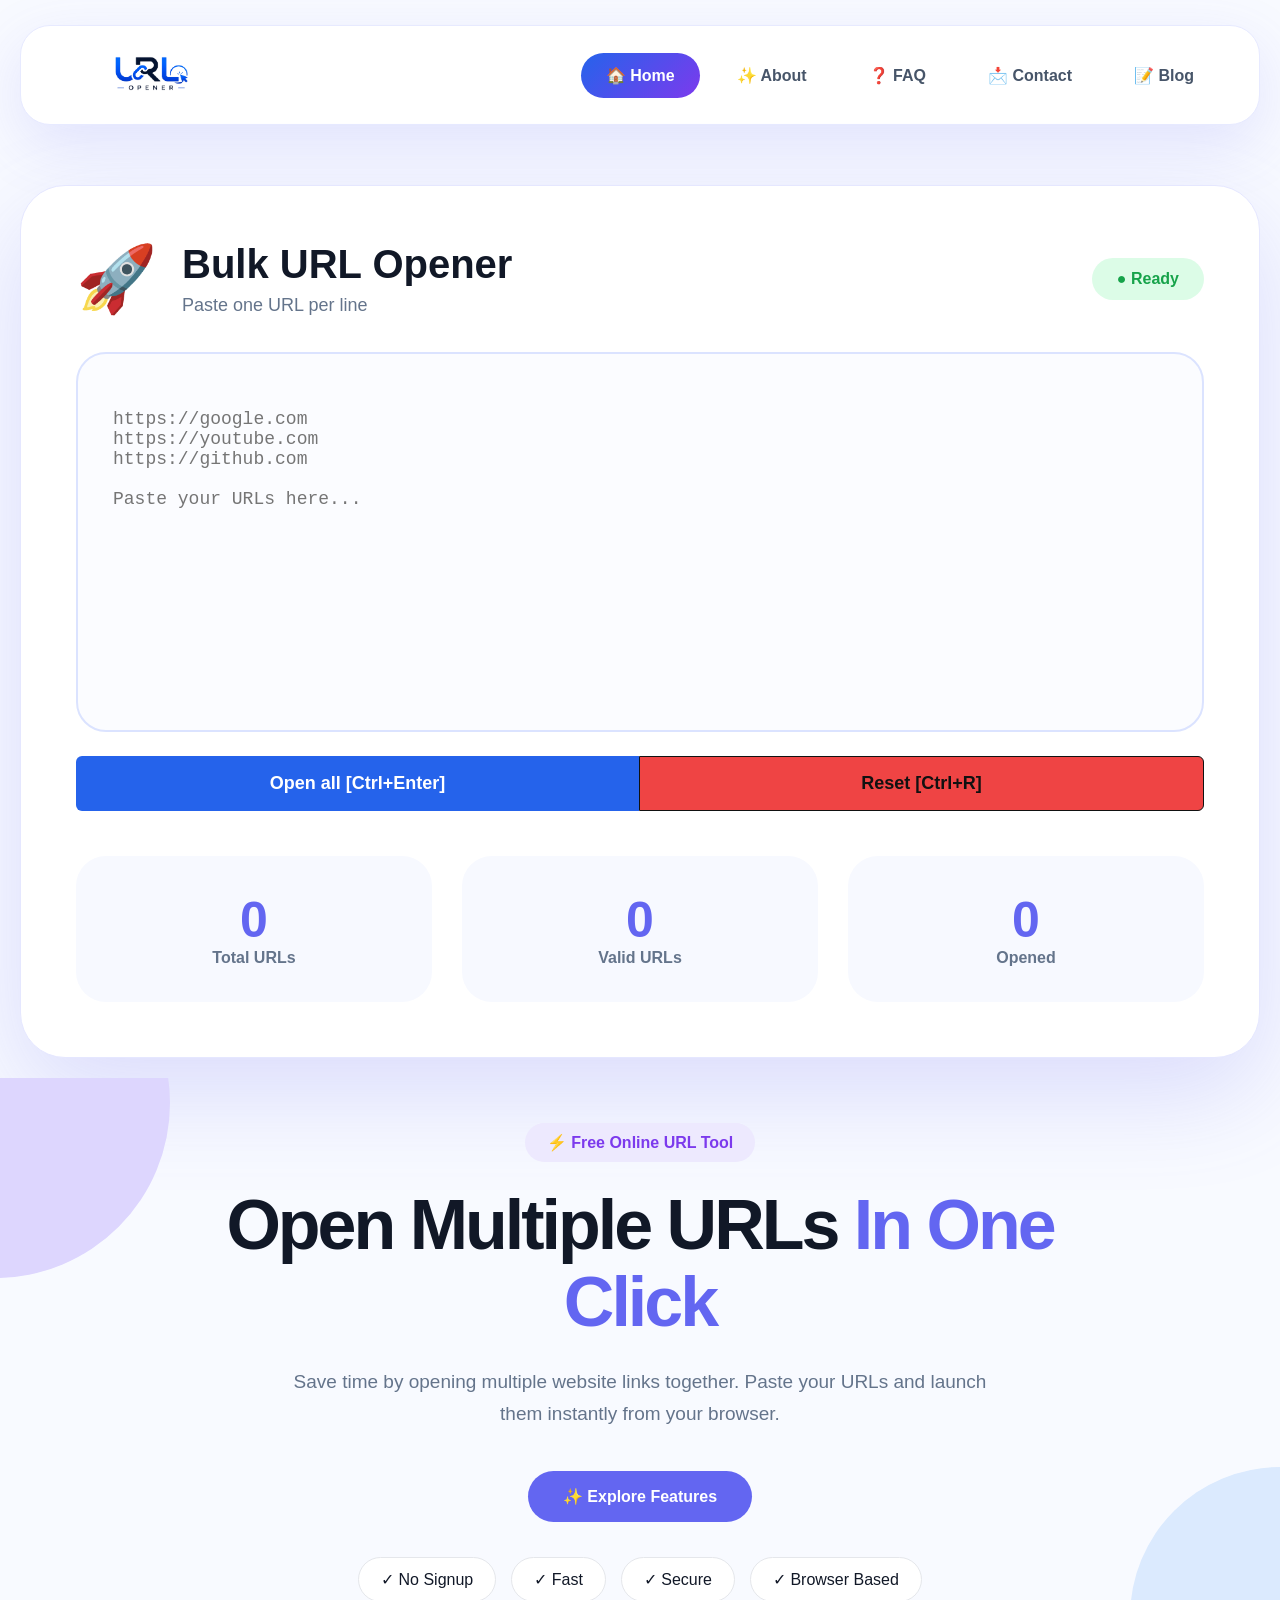
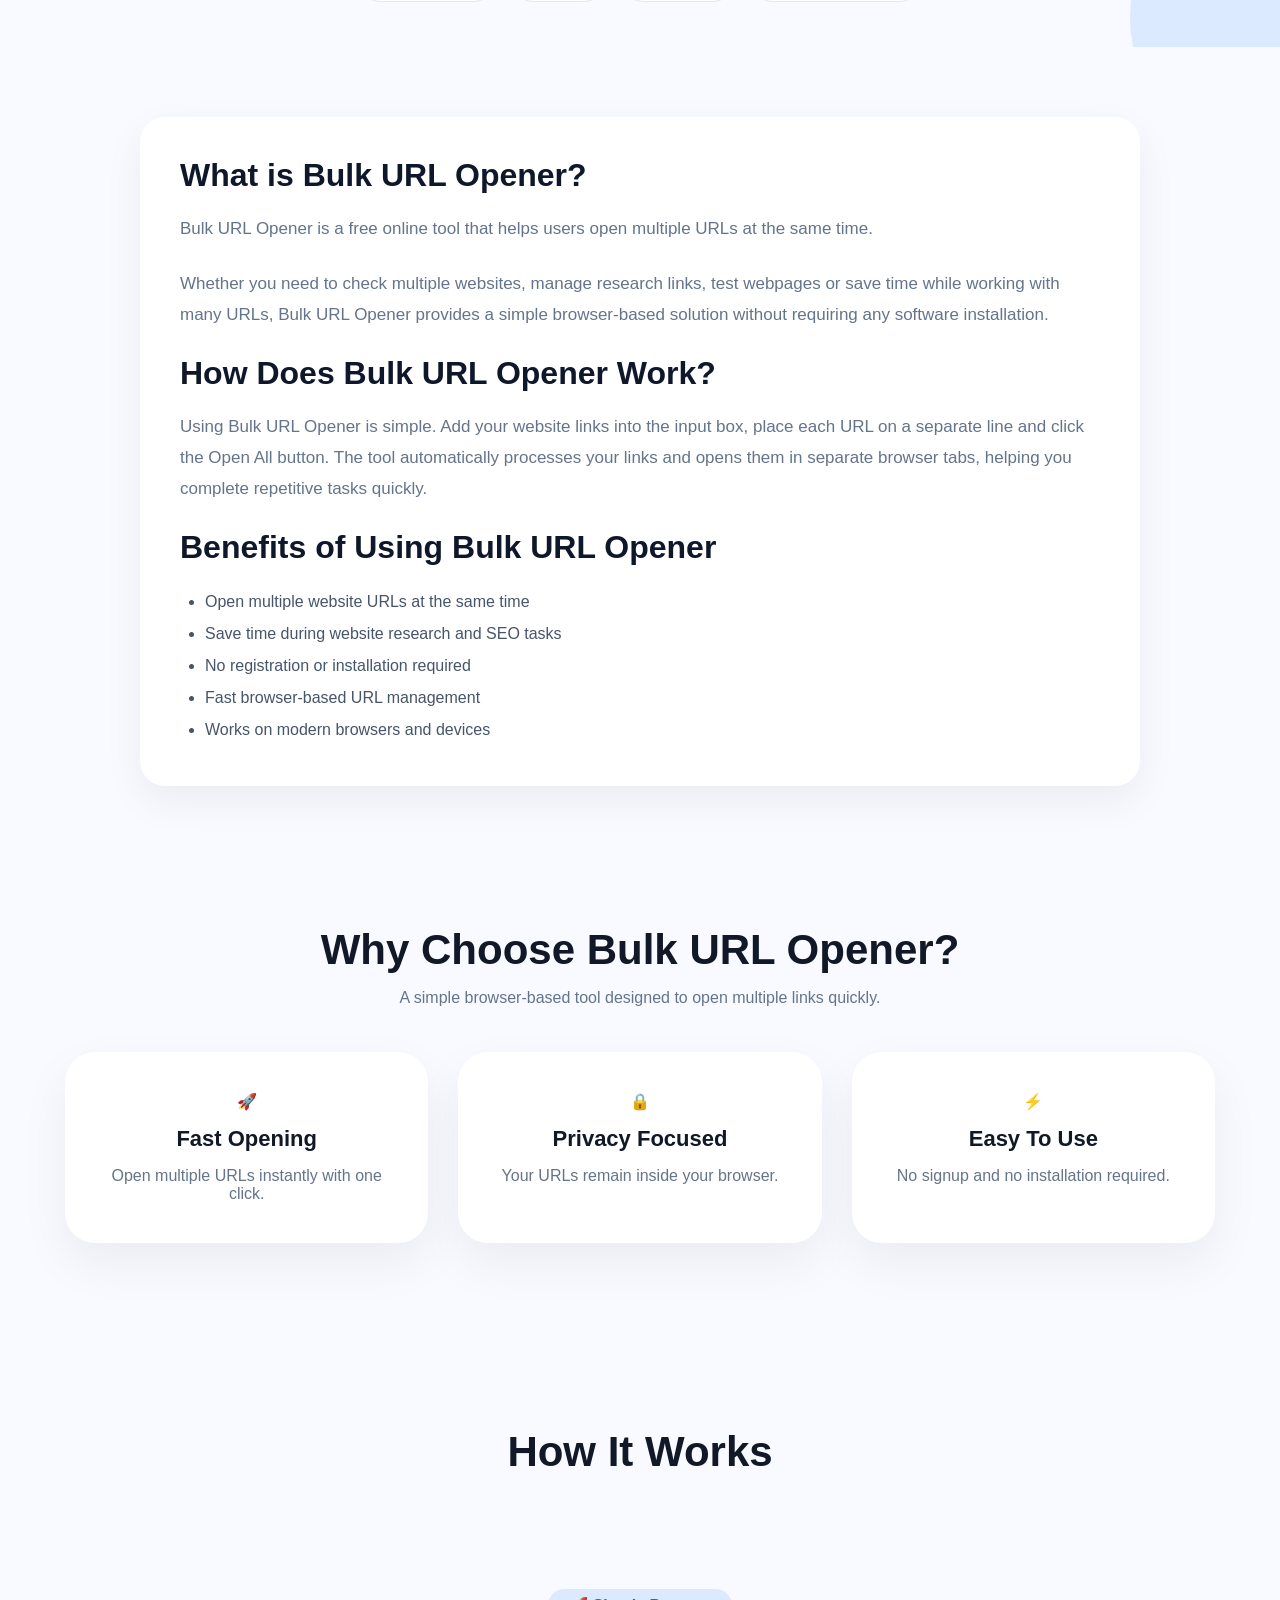
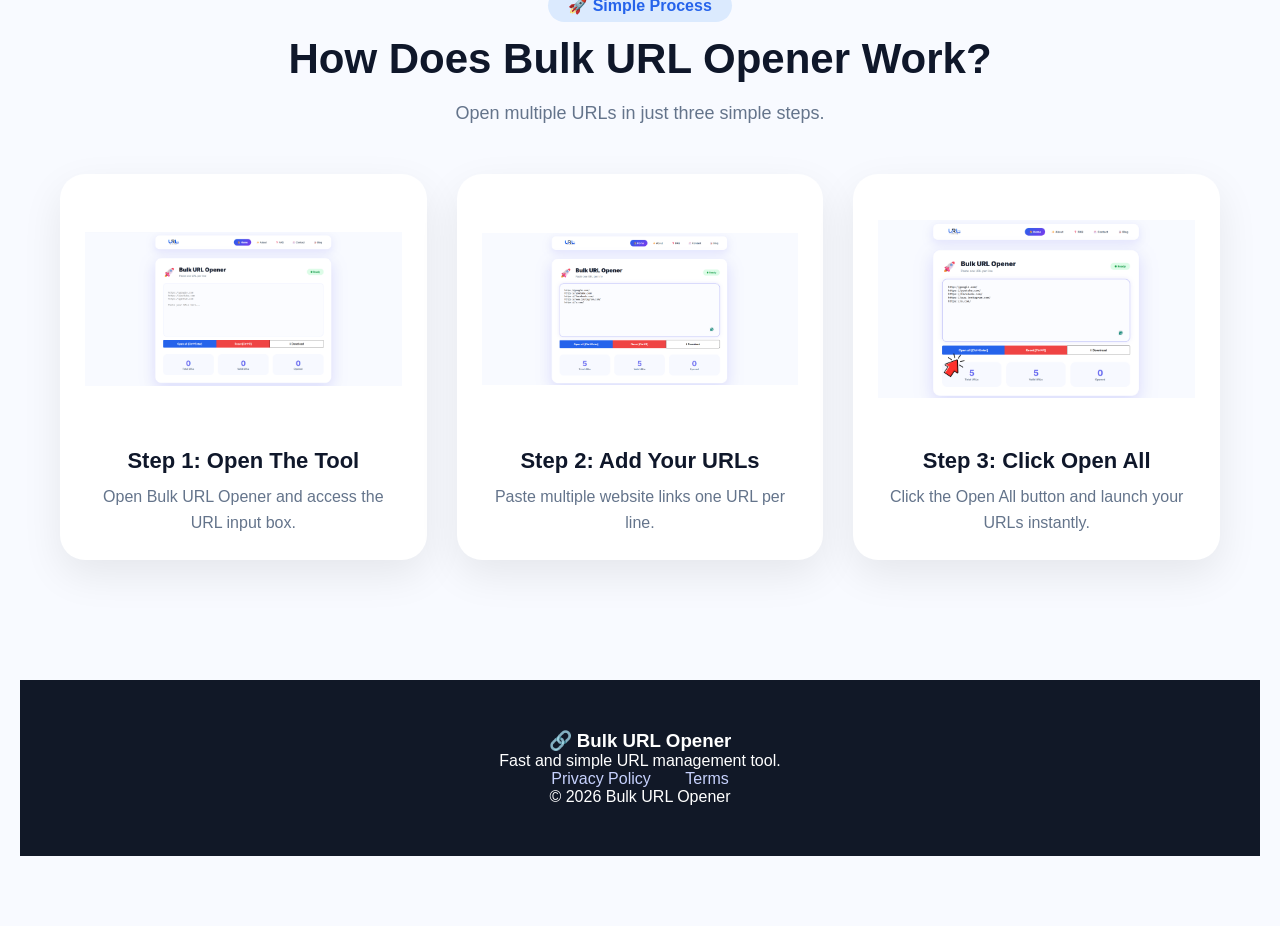
==== commit 755c5385: "Add files via upload" ====
--- a/index.html
+++ b/index.html
@@ -139,38 +139,52 @@
 <link rel="stylesheet" href="style.css">
 
 <script type="application/ld+json">
-
 {
 "@context":"https://schema.org",
+"@graph":[
+
+{
+"@type":"Organization",
+"name":"Bulk URL Opener",
+"url":"https://urlopener.site/",
+"logo":"https://urlopener.site/favicon.png",
+"email":"info@urlopener.site"
+},
+
+{
+"@type":"WebSite",
+"name":"Bulk URL Opener",
+"url":"https://urlopener.site/"
+},
+
+{
 "@type":"FAQPage",
 "mainEntity":[
+
 {
 "@type":"Question",
 "name":"What is Bulk URL Opener?",
 "acceptedAnswer":{
 "@type":"Answer",
-"text":"Bulk URL Opener is a free online tool that helps users open multiple URLs at once in their browser."
+"text":"Bulk URL Opener allows users to open multiple URLs quickly and efficiently."
 }
 },
+
 {
 "@type":"Question",
-"name":"Is Bulk URL Opener free to use?",
+"name":"How does Bulk URL Opener work?",
 "acceptedAnswer":{
 "@type":"Answer",
-"text":"Yes, Bulk URL Opener is completely free to use without registration."
-}
-},
-{
-"@type":"Question",
-"name":"Are my URLs stored?",
-"acceptedAnswer":{
-"@type":"Answer",
-"text":"No, URLs are processed directly in your browser and are not stored."
-}
-}
+"text":"Users can enter multiple URLs and open them together using the tool."
+}
+}
+
 ]
-}
-
+
+}
+
+]
+}
 </script>
 
 </head>
@@ -766,15 +780,7 @@
 </section>
 
 
-
-
-
-
-
-
-
 <!-- FOOTER -->
-
 
 <footer>
 
@@ -817,10 +823,6 @@
 
 
 
-<script src="script.js"></script>
-
-
 </body>
 
-
-</html>+</html>
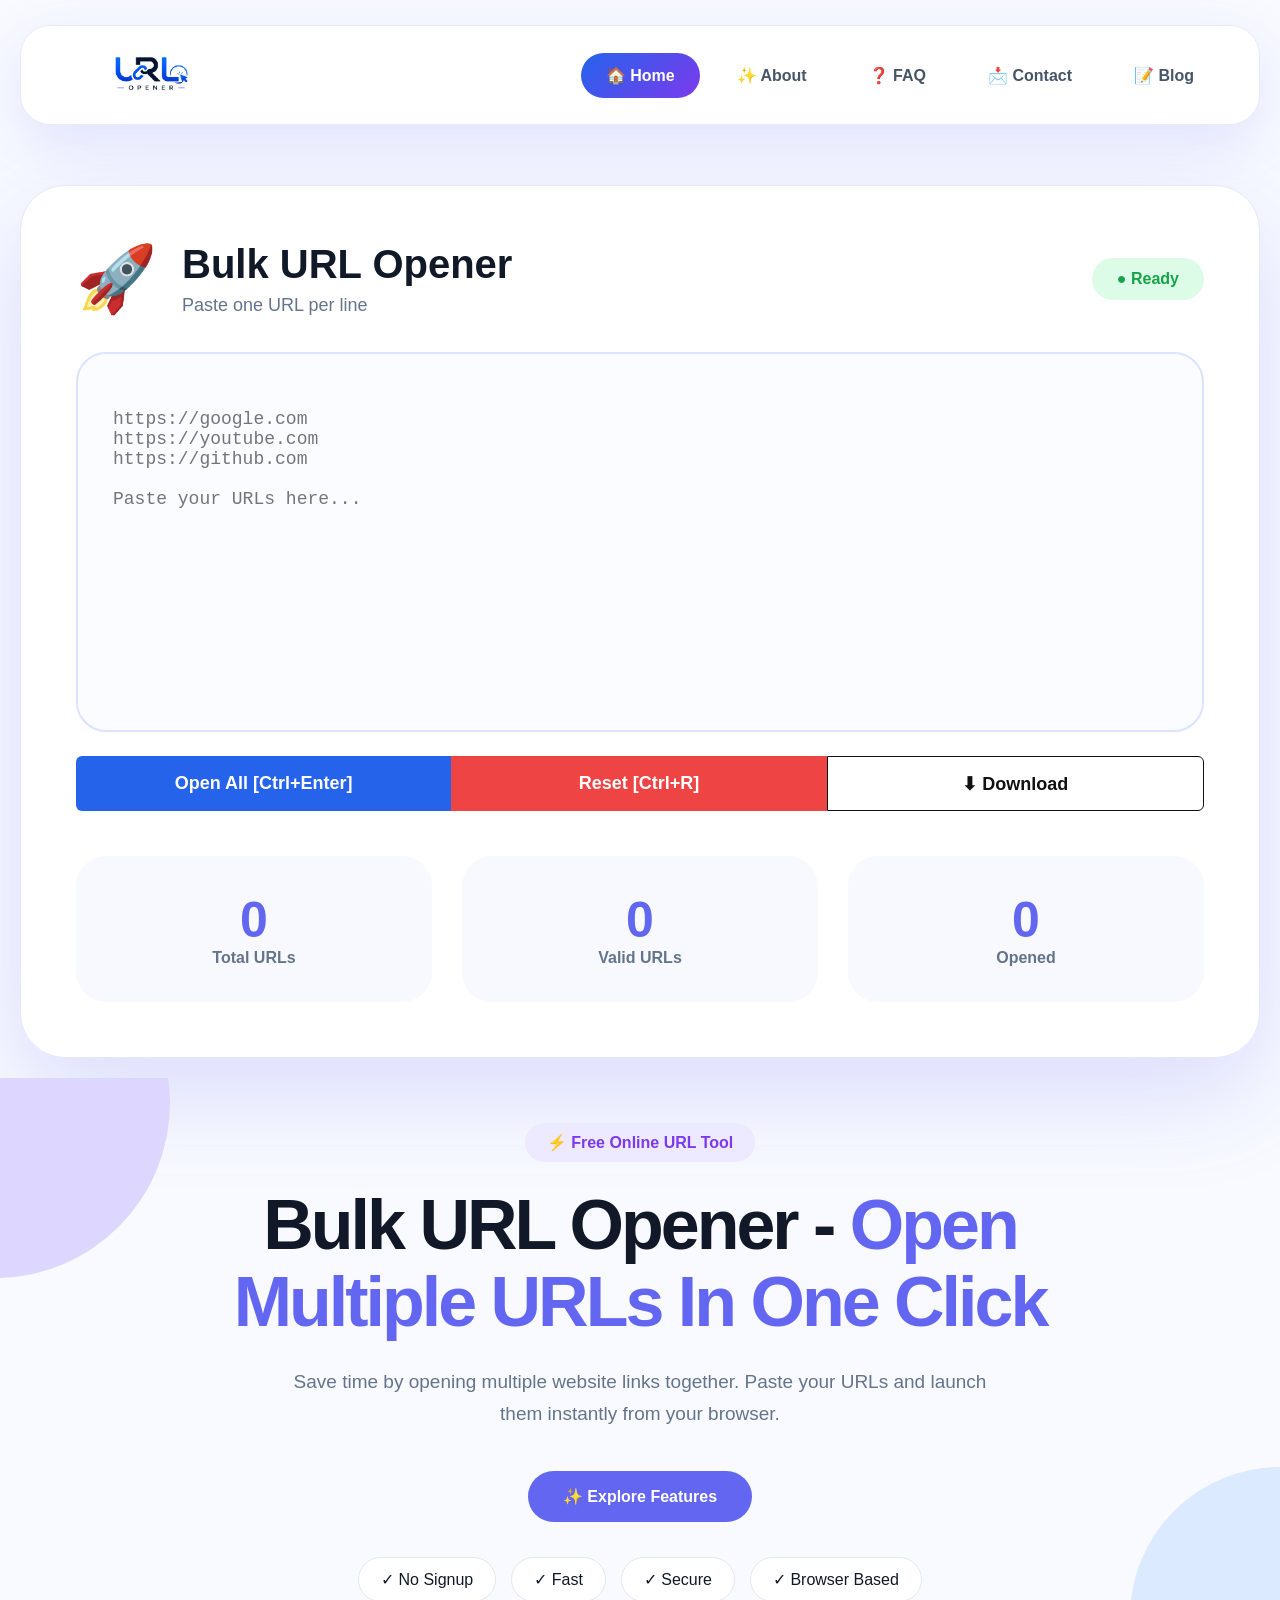
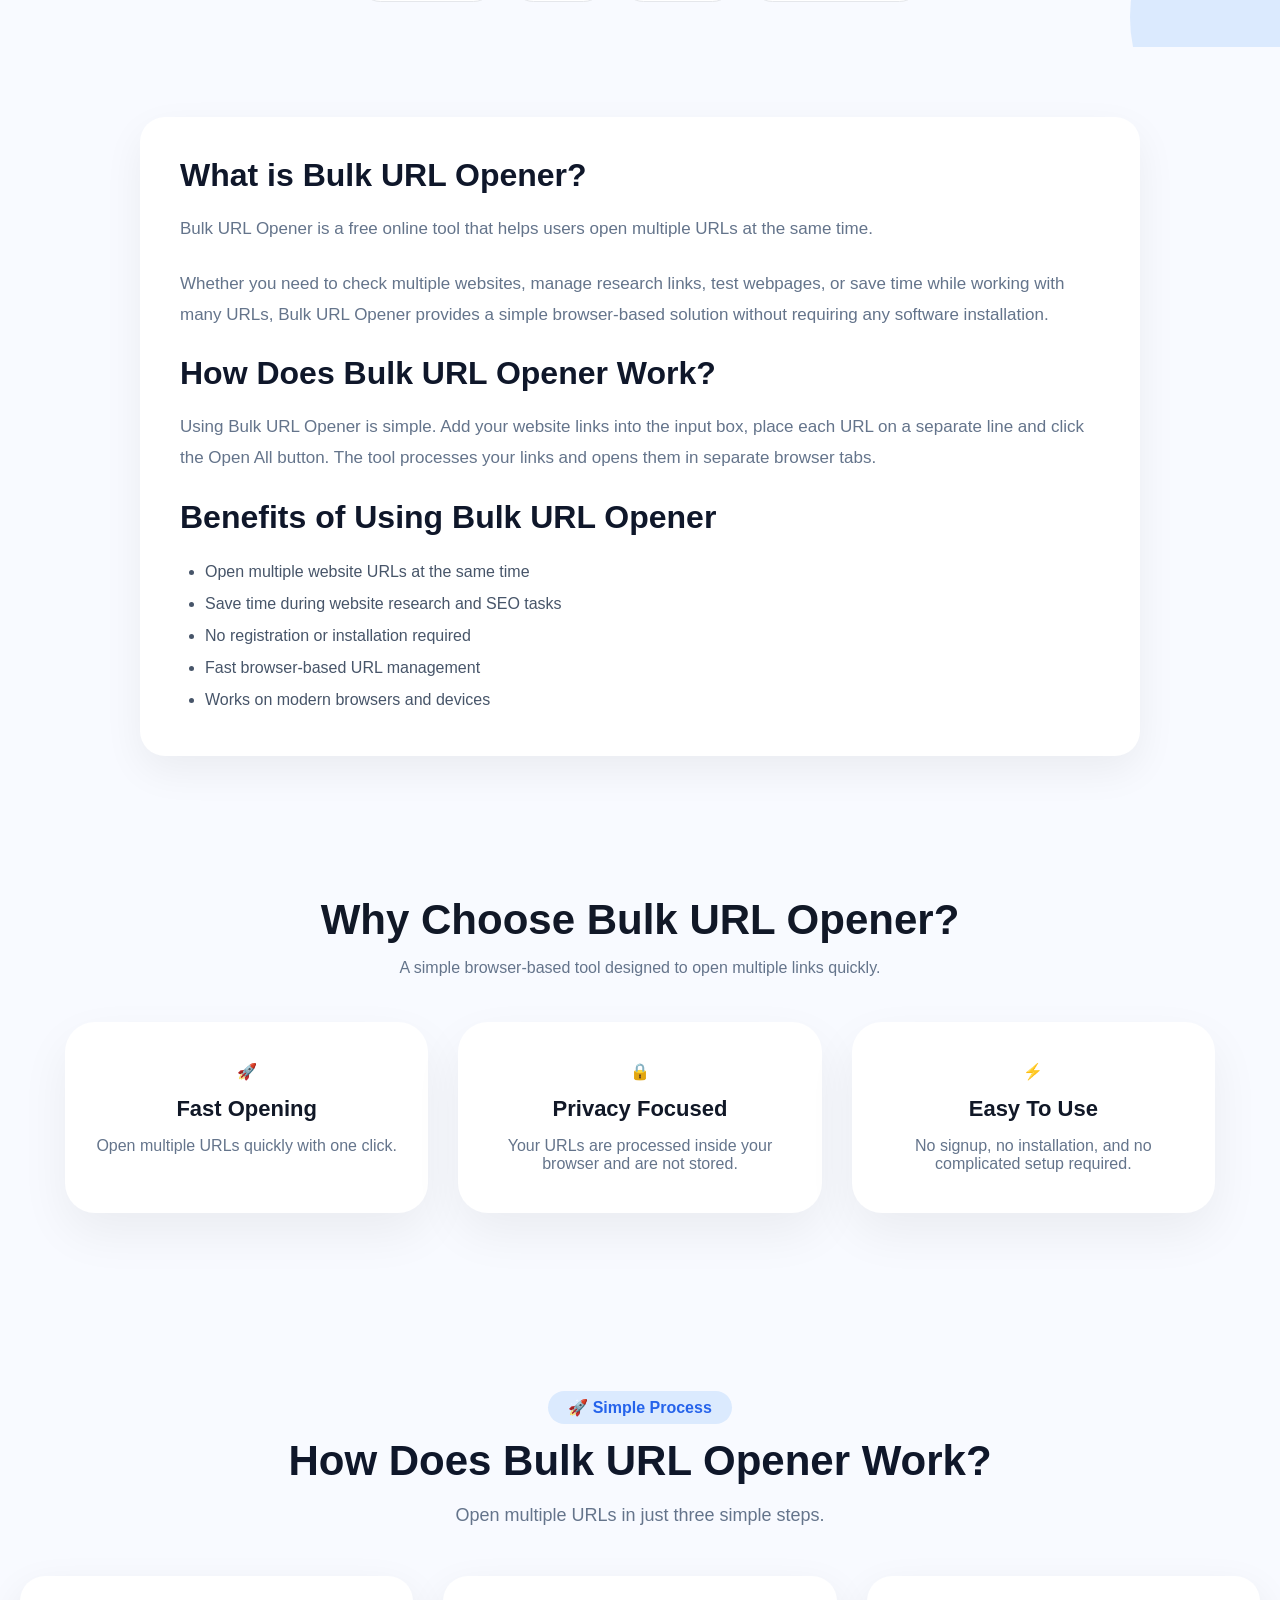
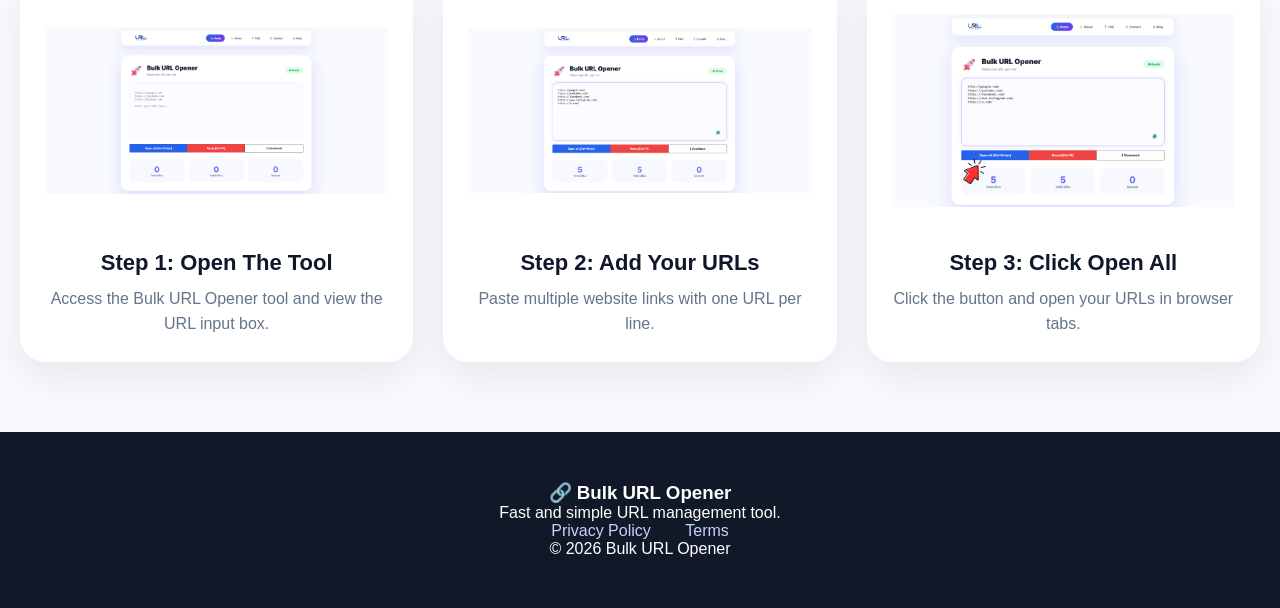
==== commit c05f6a22: "Add files via upload" ====
--- a/index.html
+++ b/index.html
@@ -3,198 +3,180 @@
 
 <head>
 
-  <meta charset="UTF-8" />
-
-  <script async
-  src="https://pagead2.googlesyndication.com/pagead/js/adsbygoogle.js?client=ca-pub-3122669756401253"
-  crossorigin="anonymous"></script>
-
-</head>
-
 <meta charset="UTF-8">
 
 <meta name="viewport" content="width=device-width, initial-scale=1.0">
 
 
 <title>
-Bulk URL Opener Tool | Open Multiple Links at Once 
+Bulk URL Opener Tool | Open Multiple URLs Instantly
 </title>
 
 
-<meta name="description" content="Use our free Bulk URL Opener tool to open multiple links instantly. Save time by opening URLs in multiple tabs with one click. No signup required.">
-
-<!-- Open Graph Tags -->
-
-<meta property="og:title" content="Bulk URL Opener | Open Multiple URLs Instantly">
-
-<meta property="og:description" content="Open multiple URLs instantly with our free online Bulk URL Opener tool. Save time by opening multiple links together with one click.">
-
-<meta property="og:url" content="https://urlopener.site/">
-
-<meta property="og:type" content="website">
-
-<meta property="og:image" content="https://urlopener.site/favicon.png.png">
-
-
-
-<!-- Twitter Card -->
-
-<meta name="twitter:card" content="summary_large_image">
-
-<meta name="twitter:title" content="Bulk URL Opener | Open Multiple URLs Instantly">
-
-<meta name="twitter:description" content="Open multiple website URLs quickly with our free browser-based URL opener tool.">
-
-<meta name="twitter:image" content="https://urlopener.site/favicon.png.png">
+<meta name="description" content="Bulk URL Opener is a free online tool to open multiple URLs at once. Open multiple links instantly from your browser without installing software.">
+
+
+<meta name="robots" content="index, follow">
+
+
+<link rel="canonical" href="https://urlopener.site/">
+
 
 <link rel="icon" type="image/png" href="favicon.png.png">
 
-<link rel="canonical" href="https://urlopener.site/">
-
-<!-- Website Schema -->
-
-<script type="application/ld+json">
-
-{
-  "@context": "https://schema.org",
-  "@type": "SoftwareApplication",
-  "name": "Bulk URL Opener",
-  "url": "https://urlopener.site/",
-  "description": "Bulk URL Opener is a free online tool that helps users open multiple URLs instantly in their browser.",
-  "applicationCategory": "UtilityApplication",
-  "operatingSystem": "Web Browser",
-
-   "creator": {
-    "@type": "Person",
-    "name": "Alice Bhati"
-  },
-
-  "author": {
-    "@type": "Person",
-    "name": "Alice Bhati"
-  },
-
-  "offers": {
-    "@type": "Offer",
-    "price": "0",
-    "priceCurrency": "USD"
-  }
-
-
-</script>
-
-
-
-<!-- Organization Schema -->
-
-<script type="application/ld+json">
-
-{
-  "@context": "https://schema.org",
-  "@type": "Organization",
-  "name": "Bulk URL Opener",
-  "url": "https://urlopener.site/",
-  "logo": "https://urlopener.site/favicon.png.png",
-  "email": "info.idealkhan@gmail.com"
-}
-
-</script>
+
+<link rel="stylesheet" href="style.css">
+
+
+
+
+
+<!-- SOFTWARE APPLICATION SCHEMA -->
 
 <script type="application/ld+json">
 
 {
 "@context":"https://schema.org",
-"@type":"FAQPage",
-"mainEntity":[
-{
-"@type":"Question",
-"name":"What is Bulk URL Opener?",
-"acceptedAnswer":{
-"@type":"Answer",
-"text":"Bulk URL Opener is a free online tool that helps users open multiple URLs at once in their browser."
+"@type":"SoftwareApplication",
+
+"name":"Bulk URL Opener",
+
+"url":"https://urlopener.site/",
+
+"description":"Bulk URL Opener is a free online tool that helps users open multiple URLs instantly in their browser.",
+
+"applicationCategory":"UtilityApplication",
+
+"operatingSystem":"Web Browser",
+
+"offers":{
+
+"@type":"Offer",
+
+"price":"0",
+
+"priceCurrency":"USD"
+
 }
-},
-{
-"@type":"Question",
-"name":"Is Bulk URL Opener free to use?",
-"acceptedAnswer":{
-"@type":"Answer",
-"text":"Yes, Bulk URL Opener is free to use without registration."
+
 }
-},
-{
-"@type":"Question",
-"name":"Are my URLs stored?",
-"acceptedAnswer":{
-"@type":"Answer",
-"text":"No, URLs are processed directly in your browser and are not stored."
-}
-}
-]
-}
 
 </script>
 
 
-<link rel="stylesheet" href="style.css">
+
+
+
+<!-- ORGANIZATION SCHEMA -->
+
 
 <script type="application/ld+json">
+
 {
 "@context":"https://schema.org",
-"@graph":[
+
+"@type":"Organization",
+
+"name":"Bulk URL Opener",
+
+"url":"https://urlopener.site/",
+
+"logo":"https://urlopener.site/favicon.png.png"
+
+}
+
+</script>
+
+
+
+
+
+<!-- FAQ SCHEMA -->
+
+
+<script type="application/ld+json">
 
 {
-"@type":"Organization",
-"name":"Bulk URL Opener",
-"url":"https://urlopener.site/",
-"logo":"https://urlopener.site/favicon.png",
-"email":"info@urlopener.site"
+"@context":"https://schema.org",
+
+"@type":"FAQPage",
+
+"mainEntity":[
+
+
+{
+
+"@type":"Question",
+
+"name":"What is Bulk URL Opener?",
+
+"acceptedAnswer":{
+
+"@type":"Answer",
+
+"text":"Bulk URL Opener is a free online tool that helps users open multiple URLs at once in their browser."
+
+}
+
 },
 
+
 {
-"@type":"WebSite",
-"name":"Bulk URL Opener",
-"url":"https://urlopener.site/"
+
+"@type":"Question",
+
+"name":"Is Bulk URL Opener free to use?",
+
+"acceptedAnswer":{
+
+"@type":"Answer",
+
+"text":"Yes, Bulk URL Opener is free to use without registration."
+
+}
+
 },
 
+
 {
-"@type":"FAQPage",
-"mainEntity":[
-
-{
+
 "@type":"Question",
-"name":"What is Bulk URL Opener?",
+
+"name":"Are my URLs stored?",
+
 "acceptedAnswer":{
+
 "@type":"Answer",
-"text":"Bulk URL Opener allows users to open multiple URLs quickly and efficiently."
+
+"text":"No, URLs are processed directly in your browser and are not stored."
+
 }
-},
-
-{
-"@type":"Question",
-"name":"How does Bulk URL Opener work?",
-"acceptedAnswer":{
-"@type":"Answer",
-"text":"Users can enter multiple URLs and open them together using the tool."
+
 }
+
+
+]
+
 }
 
-]
-
-}
-
-]
-}
 </script>
 
+
 </head>
 
 
+
+
+
 <body>
 
 
+
+
+
 <!-- HEADER -->
 
+
 <header class="header">
 
 
@@ -203,10 +185,10 @@
 
 <a href="index.html" class="logo">
 
-<img src="logo.png.png"
-alt="Bulk URL Opener Logo">
+<img src="logo.png.png" alt="Bulk URL Opener Logo">
 
 </a>
+
 
 
 
@@ -222,10 +204,12 @@
 ✨ About
 </a>
 
+
 <a href="faq.html">
 ❓ FAQ
 </a>
 
+
 <a href="contact.html">
 📩 Contact
 </a>
@@ -252,7 +236,9 @@
 
 
 
-<!-- TOOL FIRST -->
+
+
+<!-- TOOL SECTION -->
 
 
 <section class="tool-section">
@@ -271,6 +257,7 @@
 <span>
 🚀
 </span>
+
 
 
 <div>
@@ -292,6 +279,7 @@
 
 
 
+
 <div class="ready">
 
 ● Ready
@@ -299,23 +287,23 @@
 </div>
 
 
-
-</div>
-
-
-
-
-
-
-
-<textarea id="urlTextarea"
+</div>
+
+
+
+
+
+
+
+<textarea 
+id="urlTextarea"
 placeholder="
 https://google.com
 https://youtube.com
 https://github.com
 
-Paste your URLs here..."></textarea>
-
+Paste your URLs here..."
+></textarea>
 
 
 
@@ -324,20 +312,33 @@
 
 <div class="buttons">
 
+
 <button id="openBtn">
-Open all 
-<span>[Ctrl+Enter]</span>
+
+Open All
+
+<span>
+[Ctrl+Enter]
+</span>
+
 </button>
 
 
+
+
 <button id="clearBtn">
+
 Reset
-<span>[Ctrl+R]</span>
+
+<span>
+[Ctrl+R]
+</span>
+
 </button>
 
 
-</div>
-
+
+</div>
 
 
 
@@ -354,6 +355,7 @@
 0
 </strong>
 
+
 <span>
 Total URLs
 </span>
@@ -370,6 +372,7 @@
 0
 </strong>
 
+
 <span>
 Valid URLs
 </span>
@@ -386,6 +389,7 @@
 0
 </strong>
 
+
 <span>
 Opened
 </span>
@@ -413,8 +417,7 @@
 
 
 
-
-<!-- HERO -->
+<!-- HERO SECTION -->
 
 
 <section class="hero">
@@ -426,6 +429,7 @@
 
 
 
+
 <div class="hero-content">
 
 
@@ -437,15 +441,21 @@
 
 
 
+
 <h1>
 
-Open Multiple URLs
-
-<span>
-In One Click
-</span>
+Bulk URL Opener -
+
+<span>
+
+Open Multiple URLs In One Click
+
+</span>
+
 
 </h1>
+
+
 
 
 
@@ -459,6 +469,8 @@
 
 
 
+
+
 <div class="hero-buttons">
 
 
@@ -474,6 +486,9 @@
 
 
 
+
+
+
 <div class="trust">
 
 
@@ -497,6 +512,7 @@
 </span>
 
 
+
 </div>
 
 
@@ -506,10 +522,8 @@
 
 </section>
 
-
-
-
 <!-- SEO CONTENT SECTION -->
+
 
 <section class="seo-content">
 
@@ -518,17 +532,22 @@
 What is Bulk URL Opener?
 </h2>
 
-<p>
+
+<p>
+
 Bulk URL Opener is a free online tool that helps users open multiple URLs at the same time.
-</p>
-
-
-
-
-
-<p>
-Whether you need to check multiple websites, manage research links, test webpages or save time while working with many URLs, Bulk URL Opener provides a simple browser-based solution without requiring any software installation.
-</p>
+
+</p>
+
+
+
+<p>
+
+Whether you need to check multiple websites, manage research links, test webpages, or save time while working with many URLs, Bulk URL Opener provides a simple browser-based solution without requiring any software installation.
+
+</p>
+
+
 
 
 
@@ -537,9 +556,14 @@
 </h2>
 
 
-<p>
-Using Bulk URL Opener is simple. Add your website links into the input box, place each URL on a separate line and click the Open All button. The tool automatically processes your links and opens them in separate browser tabs, helping you complete repetitive tasks quickly.
-</p>
+
+<p>
+
+Using Bulk URL Opener is simple. Add your website links into the input box, place each URL on a separate line and click the Open All button. The tool processes your links and opens them in separate browser tabs.
+
+</p>
+
+
 
 
 
@@ -548,28 +572,35 @@
 </h2>
 
 
+
 <ul>
+
 
 <li>
 Open multiple website URLs at the same time
 </li>
 
+
 <li>
 Save time during website research and SEO tasks
 </li>
 
+
 <li>
 No registration or installation required
 </li>
 
+
 <li>
 Fast browser-based URL management
 </li>
 
+
 <li>
 Works on modern browsers and devices
 </li>
 
+
 </ul>
 
 
@@ -579,10 +610,16 @@
 
 
 
-<!-- FEATURES -->
+
+
+
+
+
+<!-- FEATURES SECTION -->
 
 
 <section class="features" id="features">
+
 
 
 <h2>
@@ -592,8 +629,11 @@
 
 
 <p>
+
 A simple browser-based tool designed to open multiple links quickly.
-</p>
+
+</p>
+
 
 
 
@@ -604,7 +644,9 @@
 
 <div>
 
+
 🚀
+
 
 <h3>
 Fast Opening
@@ -612,18 +654,25 @@
 
 
 <p>
-Open multiple URLs instantly with one click.
-</p>
-
-
-</div>
+
+Open multiple URLs quickly with one click.
+
+</p>
+
+
+</div>
+
+
+
 
 
 
 
 <div>
 
+
 🔒
+
 
 <h3>
 Privacy Focused
@@ -631,18 +680,25 @@
 
 
 <p>
-Your URLs remain inside your browser.
-</p>
-
-
-</div>
+
+Your URLs are processed inside your browser and are not stored.
+
+</p>
+
+
+</div>
+
+
+
 
 
 
 
 <div>
 
+
 ⚡
+
 
 <h3>
 Easy To Use
@@ -650,7 +706,9 @@
 
 
 <p>
-No signup and no installation required.
+
+No signup, no installation, and no complicated setup required.
+
 </p>
 
 
@@ -678,32 +736,45 @@
 <section class="steps">
 
 
+
+<div class="work-title">
+
+
+<span>
+
+🚀 Simple Process
+
+</span>
+
+
+
 <h2>
-How It Works
+
+How Does Bulk URL Opener Work?
+
 </h2>
 
-<section class="how-work">
-
-
-<div class="work-title">
-
-<span>
-🚀 Simple Process
-</span>
-
-<h2>
-How Does Bulk URL Opener Work?
-</h2>
-
-<p>
+
+
+<p>
+
 Open multiple URLs in just three simple steps.
-</p>
-
-</div>
+
+</p>
+
+
+
+</div>
+
+
+
+
 
 
 
 <div class="work-grid">
+
+
 
 
 
@@ -715,16 +786,24 @@
 
 
 <h3>
+
 Step 1: Open The Tool
+
 </h3>
 
 
 <p>
-Open Bulk URL Opener and access the URL input box.
-</p>
-
-
-</div>
+
+Access the Bulk URL Opener tool and view the URL input box.
+
+</p>
+
+
+</div>
+
+
+
+
 
 
 
@@ -738,16 +817,24 @@
 
 
 <h3>
+
 Step 2: Add Your URLs
+
 </h3>
 
 
 <p>
-Paste multiple website links one URL per line.
-</p>
-
-
-</div>
+
+Paste multiple website links with one URL per line.
+
+</p>
+
+
+</div>
+
+
+
+
 
 
 
@@ -761,60 +848,97 @@
 
 
 <h3>
+
 Step 3: Click Open All
+
 </h3>
 
 
 <p>
-Click the Open All button and launch your URLs instantly.
-</p>
-
-
-</div>
-
-
-
-</div>
+
+Click the button and open your URLs in browser tabs.
+
+</p>
+
+
+</div>
+
+
+
+
+</div>
+
 
 
 </section>
 
 
+
+
+
+
+
+
+
 <!-- FOOTER -->
 
+
 <footer>
 
 
+
 <h3>
+
 🔗 Bulk URL Opener
+
 </h3>
 
 
-<p>
+
+
+<p>
+
 Fast and simple URL management tool.
-</p>
+
+</p>
+
+
 
 
 
 <div>
 
+
 <a href="privacy.html">
+
 Privacy Policy
+
 </a>
 
 
+
 <a href="terms.html">
+
 Terms
+
 </a>
 
 
-</div>
-
-
-
-<p>
+
+</div>
+
+
+
+
+
+
+
+<p>
+
 © 2026 Bulk URL Opener
-</p>
+
+</p>
+
 
 
 </footer>
@@ -823,6 +947,17 @@
 
 
 
+
+
+
+<!-- JAVASCRIPT -->
+
+
+<script src="script.js"></script>
+
+
+
 </body>
 
-</html>
+
+</html>
